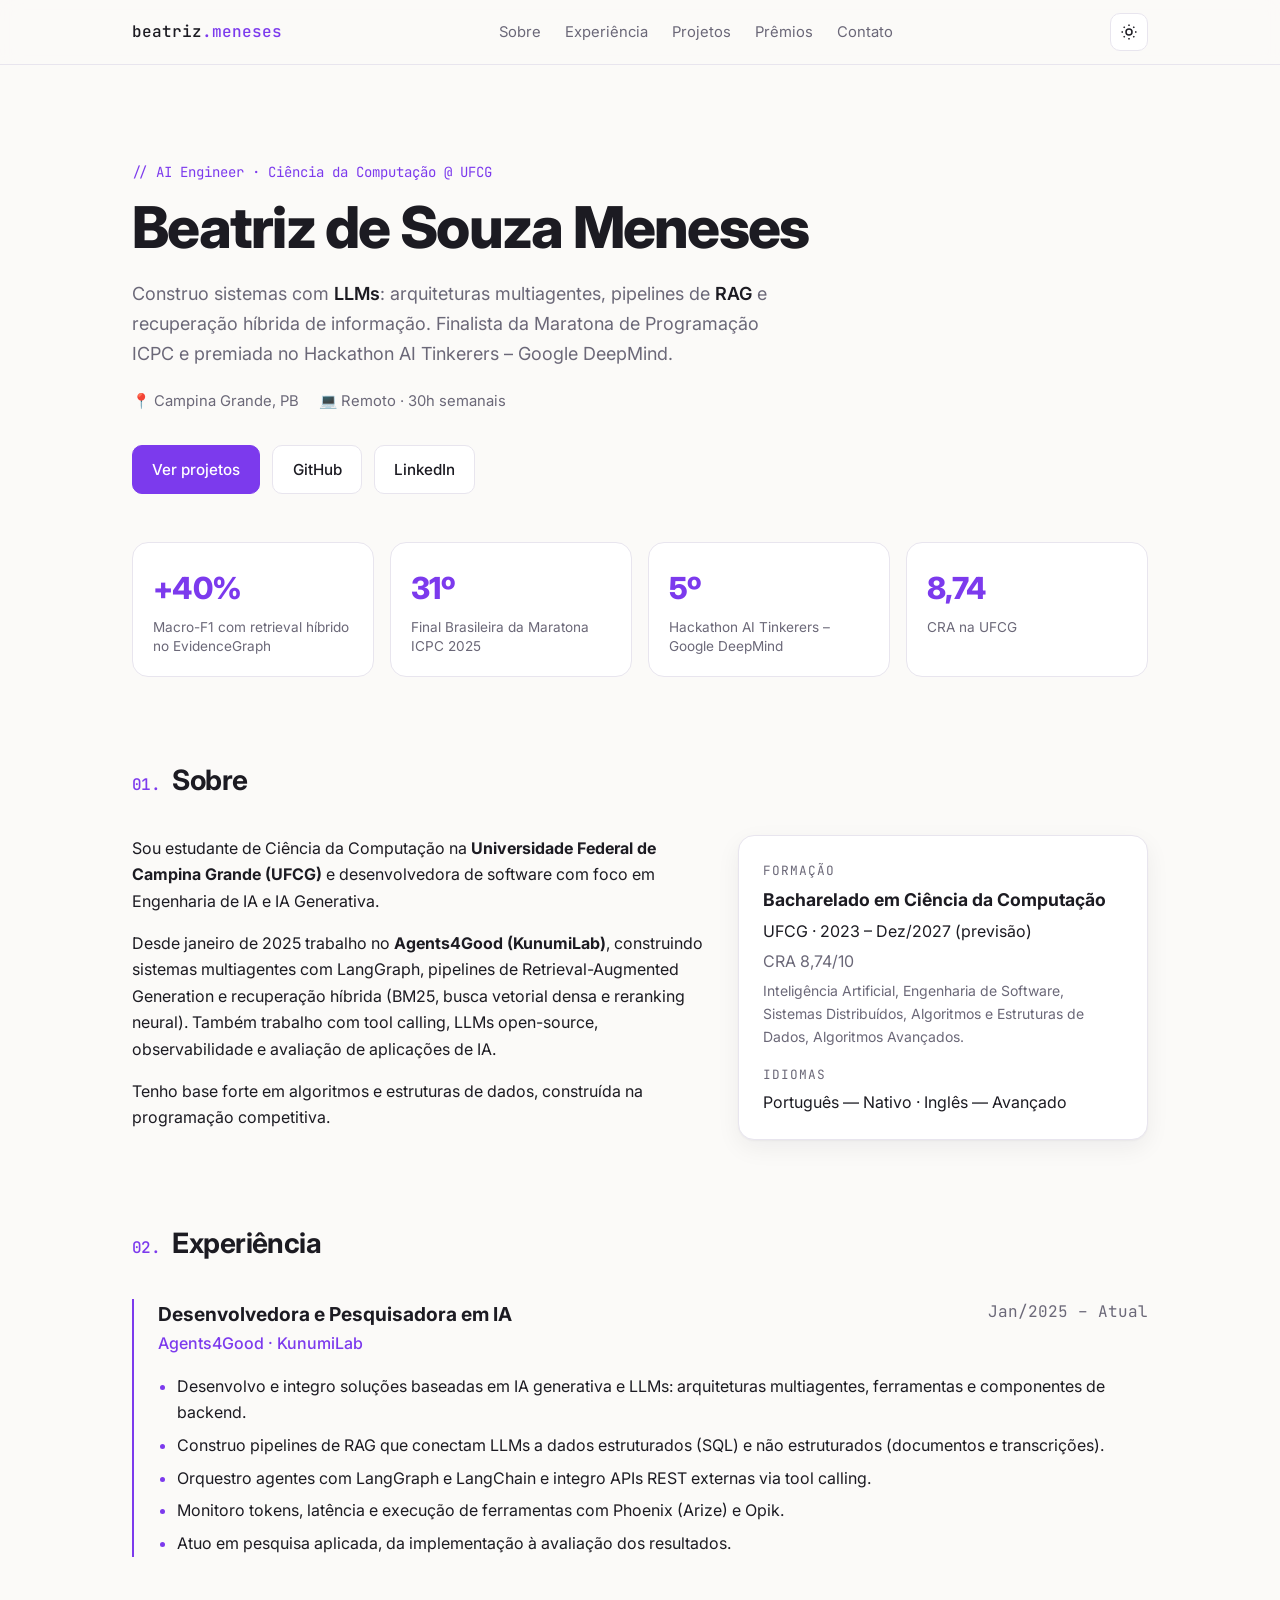
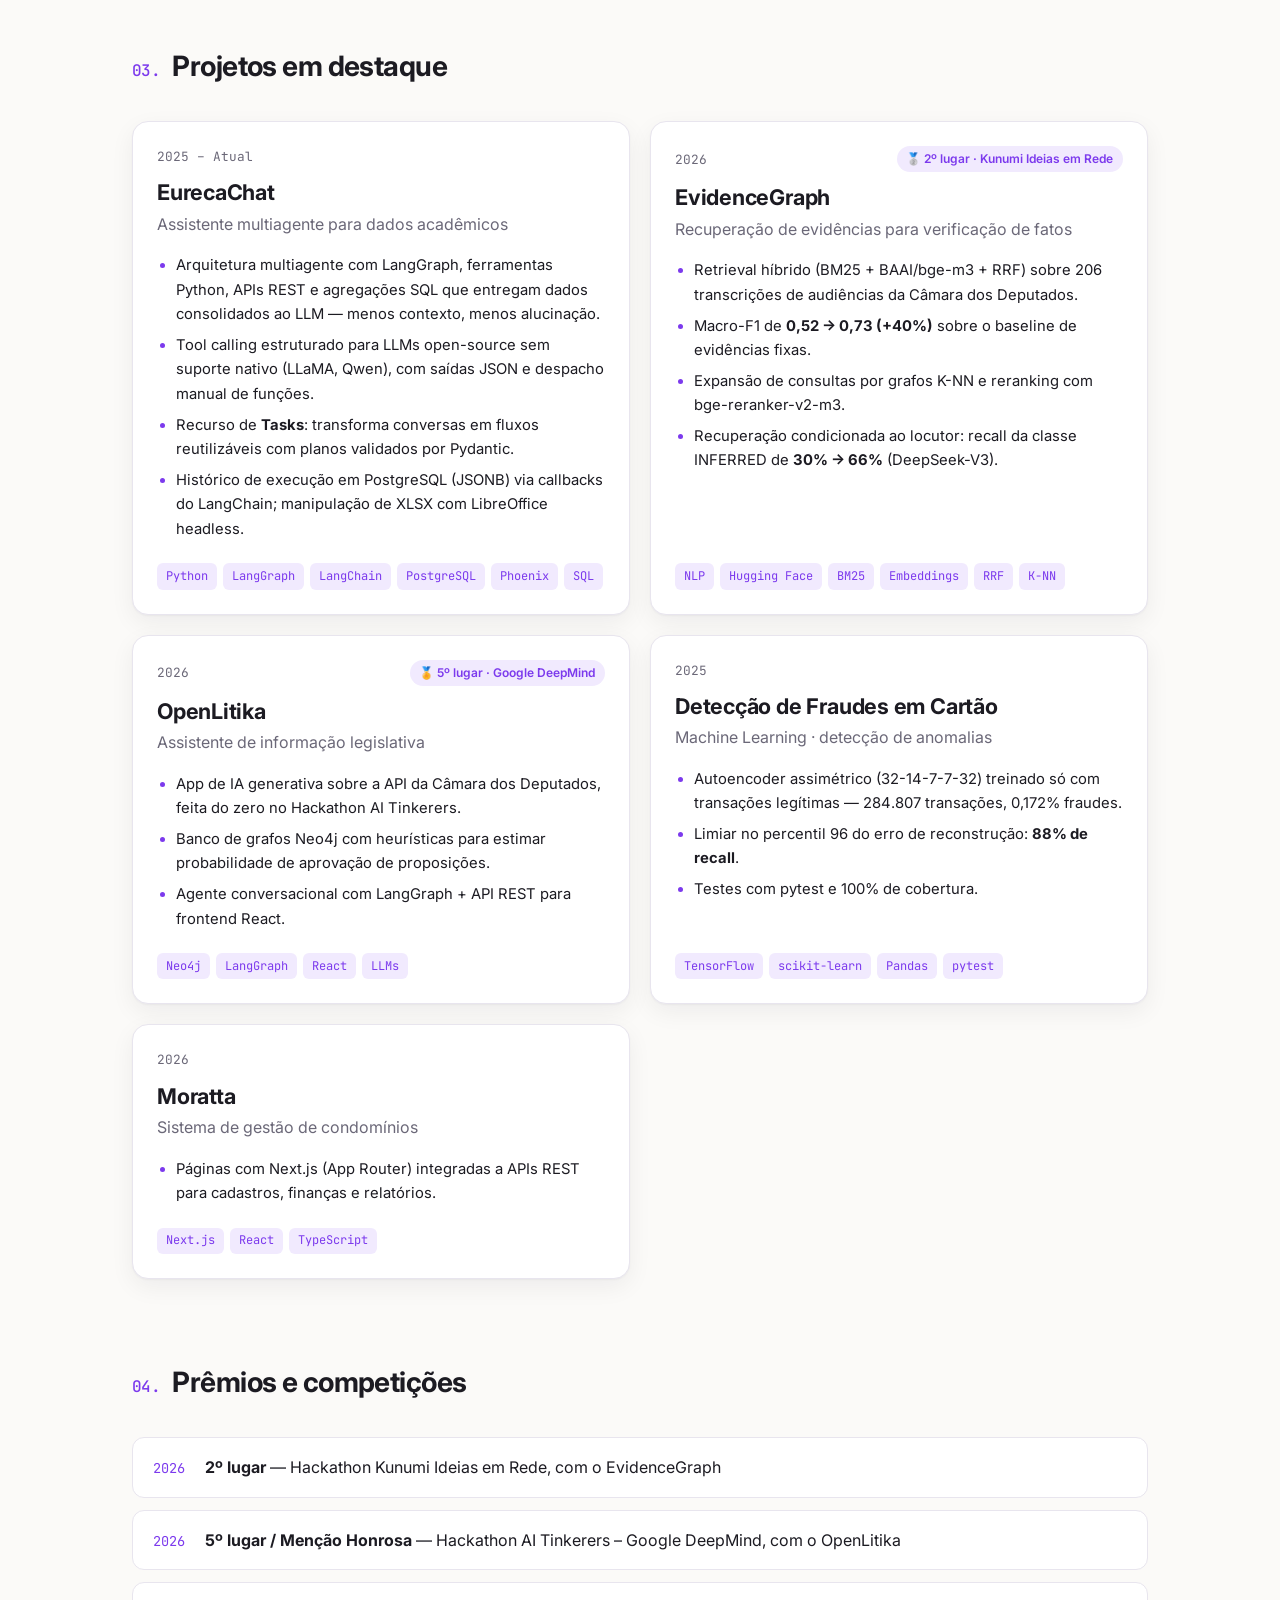
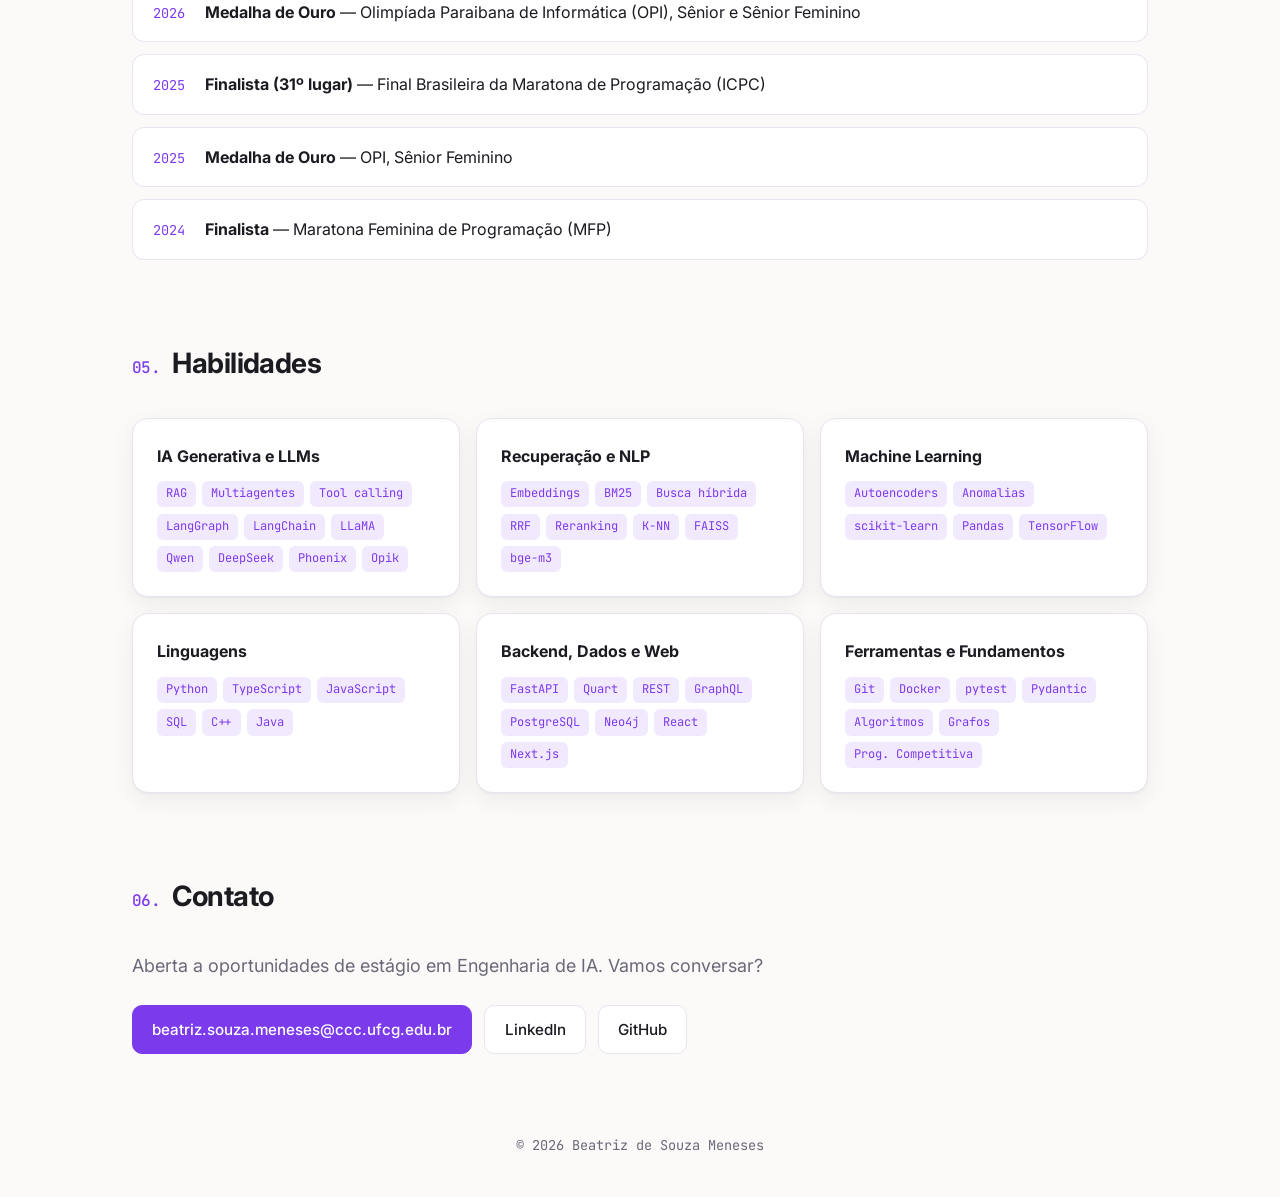
==== index.html @ 0ee25611 "add homepage" ====
<!DOCTYPE html>
<html lang="pt-BR">
<head>
  <meta charset="UTF-8" />
  <meta name="viewport" content="width=device-width, initial-scale=1.0" />
  <title>Beatriz Meneses · AI Engineer</title>
  <meta name="description" content="Portfólio de Beatriz de Souza Meneses — Engenharia de IA, LLMs, RAG, sistemas multiagentes e recuperação de informação." />
  <link rel="preconnect" href="https://fonts.googleapis.com" />
  <link rel="preconnect" href="https://fonts.gstatic.com" crossorigin />
  <link href="https://fonts.googleapis.com/css2?family=Inter:wght@400;500;600;700;800&family=JetBrains+Mono:wght@400;500&display=swap" rel="stylesheet" />
  <link rel="stylesheet" href="style.css" />
  <script>
    try {
      const t = localStorage.getItem('theme');
      if (t) document.documentElement.dataset.theme = t;
    } catch (e) {}
  </script>
</head>
<body>
  <header class="nav">
    <div class="container nav-inner">
      <a href="#top" class="logo">beatriz<span>.meneses</span></a>
      <nav class="nav-links">
        <a href="#sobre">Sobre</a>
        <a href="#experiencia">Experiência</a>
        <a href="#projetos">Projetos</a>
        <a href="#premios">Prêmios</a>
        <a href="#contato">Contato</a>
      </nav>
      <button class="theme-toggle" id="themeToggle" aria-label="Alternar tema">
        <svg class="icon-sun" viewBox="0 0 24 24" width="18" height="18" fill="none" stroke="currentColor" stroke-width="2"><circle cx="12" cy="12" r="4"/><path d="M12 2v2M12 20v2M4.9 4.9l1.4 1.4M17.7 17.7l1.4 1.4M2 12h2M20 12h2M4.9 19.1l1.4-1.4M17.7 6.3l1.4-1.4"/></svg>
        <svg class="icon-moon" viewBox="0 0 24 24" width="18" height="18" fill="none" stroke="currentColor" stroke-width="2"><path d="M21 12.8A9 9 0 1 1 11.2 3a7 7 0 0 0 9.8 9.8z"/></svg>
      </button>
    </div>
  </header>

  <main id="top">
    <!-- HERO -->
    <section class="hero container">
      <div class="hero-text">
        <p class="eyebrow mono">// AI Engineer · Ciência da Computação @ UFCG</p>
        <h1>Beatriz de Souza Meneses</h1>
        <p class="lead">
          Construo sistemas com <strong>LLMs</strong>: arquiteturas multiagentes, pipelines de
          <strong>RAG</strong> e recuperação híbrida de informação. Finalista da Maratona de
          Programação ICPC e premiada no Hackathon AI Tinkerers – Google DeepMind.
        </p>
        <div class="hero-meta">
          <span>📍 Campina Grande, PB</span>
          <span>💻 Remoto · 30h semanais</span>
        </div>
        <div class="hero-actions">
          <a class="btn btn-primary" href="#projetos">Ver projetos</a>
          <a class="btn" href="https://github.com/beatrizSM3" target="_blank" rel="noopener">GitHub</a>
          <a class="btn" href="https://linkedin.com/in/beatriz-de-souza-meneses" target="_blank" rel="noopener">LinkedIn</a>
        </div>
      </div>
    </section>

    <!-- STATS -->
    <section class="container stats">
      <div class="stat"><span class="stat-num">+40%</span><span class="stat-label">Macro-F1 com retrieval híbrido no EvidenceGraph</span></div>
      <div class="stat"><span class="stat-num">31º</span><span class="stat-label">Final Brasileira da Maratona ICPC 2025</span></div>
      <div class="stat"><span class="stat-num">5º</span><span class="stat-label">Hackathon AI Tinkerers – Google DeepMind</span></div>
      <div class="stat"><span class="stat-num">8,74</span><span class="stat-label">CRA na UFCG</span></div>
    </section>

    <!-- SOBRE -->
    <section id="sobre" class="container section">
      <h2 class="section-title"><span class="mono">01.</span> Sobre</h2>
      <div class="about-grid">
        <div>
          <p>
            Sou estudante de Ciência da Computação na <strong>Universidade Federal de Campina Grande (UFCG)</strong>
            e desenvolvedora de software com foco em Engenharia de IA e IA Generativa.
          </p>
          <p>
            Desde janeiro de 2025 trabalho no <strong>Agents4Good (KunumiLab)</strong>, construindo sistemas
            multiagentes com LangGraph, pipelines de Retrieval-Augmented Generation e recuperação híbrida
            (BM25, busca vetorial densa e reranking neural). Também trabalho com tool calling, LLMs open-source,
            observabilidade e avaliação de aplicações de IA.
          </p>
          <p>
            Tenho base forte em algoritmos e estruturas de dados, construída na programação competitiva.
          </p>
        </div>
        <div class="card edu">
          <p class="mono muted">Formação</p>
          <h3>Bacharelado em Ciência da Computação</h3>
          <p>UFCG · 2023 – Dez/2027 (previsão)</p>
          <p class="muted">CRA 8,74/10</p>
          <p class="muted small">Inteligência Artificial, Engenharia de Software, Sistemas Distribuídos, Algoritmos e Estruturas de Dados, Algoritmos Avançados.</p>
          <p class="mono muted" style="margin-top:1rem">Idiomas</p>
          <p>Português — Nativo · Inglês — Avançado</p>
        </div>
      </div>
    </section>

    <!-- EXPERIENCIA -->
    <section id="experiencia" class="container section">
      <h2 class="section-title"><span class="mono">02.</span> Experiência</h2>
      <div class="timeline">
        <div class="timeline-item">
          <div class="timeline-head">
            <div>
              <h3>Desenvolvedora e Pesquisadora em IA</h3>
              <p class="accent">Agents4Good · KunumiLab</p>
            </div>
            <span class="mono muted">Jan/2025 – Atual</span>
          </div>
          <ul>
            <li>Desenvolvo e integro soluções baseadas em IA generativa e LLMs: arquiteturas multiagentes, ferramentas e componentes de backend.</li>
            <li>Construo pipelines de RAG que conectam LLMs a dados estruturados (SQL) e não estruturados (documentos e transcrições).</li>
            <li>Orquestro agentes com LangGraph e LangChain e integro APIs REST externas via tool calling.</li>
            <li>Monitoro tokens, latência e execução de ferramentas com Phoenix (Arize) e Opik.</li>
            <li>Atuo em pesquisa aplicada, da implementação à avaliação dos resultados.</li>
          </ul>
        </div>
      </div>
    </section>

    <!-- PROJETOS -->
    <section id="projetos" class="container section">
      <h2 class="section-title"><span class="mono">03.</span> Projetos em destaque</h2>
      <div class="projects">
        <article class="card project featured">
          <div class="project-top">
            <span class="mono muted">2025 – Atual</span>
          </div>
          <h3>EurecaChat</h3>
          <p class="subtitle">Assistente multiagente para dados acadêmicos</p>
          <ul>
            <li>Arquitetura multiagente com LangGraph, ferramentas Python, APIs REST e agregações SQL que entregam dados consolidados ao LLM — menos contexto, menos alucinação.</li>
            <li>Tool calling estruturado para LLMs open-source sem suporte nativo (LLaMA, Qwen), com saídas JSON e despacho manual de funções.</li>
            <li>Recurso de <strong>Tasks</strong>: transforma conversas em fluxos reutilizáveis com planos validados por Pydantic.</li>
            <li>Histórico de execução em PostgreSQL (JSONB) via callbacks do LangChain; manipulação de XLSX com LibreOffice headless.</li>
          </ul>
          <div class="tags"><span>Python</span><span>LangGraph</span><span>LangChain</span><span>PostgreSQL</span><span>Phoenix</span><span>SQL</span></div>
        </article>

        <article class="card project featured">
          <div class="project-top">
            <span class="mono muted">2026</span>
            <span class="badge">🥈 2º lugar · Kunumi Ideias em Rede</span>
          </div>
          <h3>EvidenceGraph</h3>
          <p class="subtitle">Recuperação de evidências para verificação de fatos</p>
          <ul>
            <li>Retrieval híbrido (BM25 + BAAI/bge-m3 + RRF) sobre 206 transcrições de audiências da Câmara dos Deputados.</li>
            <li>Macro-F1 de <strong>0,52 → 0,73 (+40%)</strong> sobre o baseline de evidências fixas.</li>
            <li>Expansão de consultas por grafos K-NN e reranking com bge-reranker-v2-m3.</li>
            <li>Recuperação condicionada ao locutor: recall da classe INFERRED de <strong>30% → 66%</strong> (DeepSeek-V3).</li>
          </ul>
          <div class="tags"><span>NLP</span><span>Hugging Face</span><span>BM25</span><span>Embeddings</span><span>RRF</span><span>K-NN</span></div>
        </article>

        <article class="card project">
          <div class="project-top">
            <span class="mono muted">2026</span>
            <span class="badge">🏅 5º lugar · Google DeepMind</span>
          </div>
          <h3>OpenLitika</h3>
          <p class="subtitle">Assistente de informação legislativa</p>
          <ul>
            <li>App de IA generativa sobre a API da Câmara dos Deputados, feita do zero no Hackathon AI Tinkerers.</li>
            <li>Banco de grafos Neo4j com heurísticas para estimar probabilidade de aprovação de proposições.</li>
            <li>Agente conversacional com LangGraph + API REST para frontend React.</li>
          </ul>
          <div class="tags"><span>Neo4j</span><span>LangGraph</span><span>React</span><span>LLMs</span></div>
        </article>

        <article class="card project">
          <div class="project-top">
            <span class="mono muted">2025</span>
          </div>
          <h3>Detecção de Fraudes em Cartão</h3>
          <p class="subtitle">Machine Learning · detecção de anomalias</p>
          <ul>
            <li>Autoencoder assimétrico (32-14-7-7-32) treinado só com transações legítimas — 284.807 transações, 0,172% fraudes.</li>
            <li>Limiar no percentil 96 do erro de reconstrução: <strong>88% de recall</strong>.</li>
            <li>Testes com pytest e 100% de cobertura.</li>
          </ul>
          <div class="tags"><span>TensorFlow</span><span>scikit-learn</span><span>Pandas</span><span>pytest</span></div>
        </article>

        <article class="card project">
          <div class="project-top">
            <span class="mono muted">2026</span>
          </div>
          <h3>Moratta</h3>
          <p class="subtitle">Sistema de gestão de condomínios</p>
          <ul>
            <li>Páginas com Next.js (App Router) integradas a APIs REST para cadastros, finanças e relatórios.</li>
          </ul>
          <div class="tags"><span>Next.js</span><span>React</span><span>TypeScript</span></div>
        </article>
      </div>
    </section>

    <!-- PREMIOS -->
    <section id="premios" class="container section">
      <h2 class="section-title"><span class="mono">04.</span> Prêmios e competições</h2>
      <ul class="awards">
        <li><span class="mono year">2026</span><div><strong>2º lugar</strong> — Hackathon Kunumi Ideias em Rede, com o EvidenceGraph</div></li>
        <li><span class="mono year">2026</span><div><strong>5º lugar / Menção Honrosa</strong> — Hackathon AI Tinkerers – Google DeepMind, com o OpenLitika</div></li>
        <li><span class="mono year">2026</span><div><strong>Medalha de Ouro</strong> — Olimpíada Paraibana de Informática (OPI), Sênior e Sênior Feminino</div></li>
        <li><span class="mono year">2025</span><div><strong>Finalista (31º lugar)</strong> — Final Brasileira da Maratona de Programação (ICPC)</div></li>
        <li><span class="mono year">2025</span><div><strong>Medalha de Ouro</strong> — OPI, Sênior Feminino</div></li>
        <li><span class="mono year">2024</span><div><strong>Finalista</strong> — Maratona Feminina de Programação (MFP)</div></li>
      </ul>
    </section>

    <!-- HABILIDADES -->
    <section id="habilidades" class="container section">
      <h2 class="section-title"><span class="mono">05.</span> Habilidades</h2>
      <div class="skills">
        <div class="card"><h4>IA Generativa e LLMs</h4><div class="tags"><span>RAG</span><span>Multiagentes</span><span>Tool calling</span><span>LangGraph</span><span>LangChain</span><span>LLaMA</span><span>Qwen</span><span>DeepSeek</span><span>Phoenix</span><span>Opik</span></div></div>
        <div class="card"><h4>Recuperação e NLP</h4><div class="tags"><span>Embeddings</span><span>BM25</span><span>Busca híbrida</span><span>RRF</span><span>Reranking</span><span>K-NN</span><span>FAISS</span><span>bge-m3</span></div></div>
        <div class="card"><h4>Machine Learning</h4><div class="tags"><span>Autoencoders</span><span>Anomalias</span><span>scikit-learn</span><span>Pandas</span><span>TensorFlow</span></div></div>
        <div class="card"><h4>Linguagens</h4><div class="tags"><span>Python</span><span>TypeScript</span><span>JavaScript</span><span>SQL</span><span>C++</span><span>Java</span></div></div>
        <div class="card"><h4>Backend, Dados e Web</h4><div class="tags"><span>FastAPI</span><span>Quart</span><span>REST</span><span>GraphQL</span><span>PostgreSQL</span><span>Neo4j</span><span>React</span><span>Next.js</span></div></div>
        <div class="card"><h4>Ferramentas e Fundamentos</h4><div class="tags"><span>Git</span><span>Docker</span><span>pytest</span><span>Pydantic</span><span>Algoritmos</span><span>Grafos</span><span>Prog. Competitiva</span></div></div>
      </div>
    </section>

    <!-- CONTATO -->
    <section id="contato" class="container section contact">
      <h2 class="section-title"><span class="mono">06.</span> Contato</h2>
      <p class="lead">Aberta a oportunidades de estágio em Engenharia de IA. Vamos conversar?</p>
      <div class="contact-links">
        <a class="btn btn-primary" href="mailto:beatriz.souza.meneses@ccc.ufcg.edu.br">beatriz.souza.meneses@ccc.ufcg.edu.br</a>
        <a class="btn" href="https://linkedin.com/in/beatriz-de-souza-meneses" target="_blank" rel="noopener">LinkedIn</a>
        <a class="btn" href="https://github.com/beatrizSM3" target="_blank" rel="noopener">GitHub</a>
      </div>
    </section>
  </main>

  <footer class="container footer">
    <p class="mono muted">© <span id="year"></span> Beatriz de Souza Meneses</p>
  </footer>

  <script src="script.js"></script>
</body>
</html>
---- style.css ----
:root {
  --bg: #fbfaf8;
  --surface: #ffffff;
  --text: #1c1b22;
  --muted: #6b6878;
  --border: #e8e5ee;
  --accent: #7c3aed;
  --accent-soft: #f1eafe;
  --shadow: 0 1px 2px rgba(20, 10, 40, .04), 0 8px 24px rgba(20, 10, 40, .06);
}
@media (prefers-color-scheme: dark) {
  :root:not([data-theme="light"]) {
    --bg: #0f0e14;
    --surface: #17161f;
    --text: #ece9f3;
    --muted: #9c98ab;
    --border: #2a2836;
    --accent: #a78bfa;
    --accent-soft: #241d38;
    --shadow: 0 1px 2px rgba(0,0,0,.3), 0 8px 24px rgba(0,0,0,.25);
  }
}
:root[data-theme="dark"] {
  --bg: #0f0e14;
  --surface: #17161f;
  --text: #ece9f3;
  --muted: #9c98ab;
  --border: #2a2836;
  --accent: #a78bfa;
  --accent-soft: #241d38;
  --shadow: 0 1px 2px rgba(0,0,0,.3), 0 8px 24px rgba(0,0,0,.25);
}

* { box-sizing: border-box; margin: 0; padding: 0; }
html { scroll-behavior: smooth; scroll-padding-top: 80px; }
body {
  font-family: 'Inter', system-ui, sans-serif;
  background: var(--bg);
  color: var(--text);
  line-height: 1.65;
  -webkit-font-smoothing: antialiased;
  transition: background .2s, color .2s;
}
a { color: inherit; text-decoration: none; }
img { max-width: 100%; display: block; }
.mono { font-family: 'JetBrains Mono', monospace; }
.muted { color: var(--muted); }
.small { font-size: .875rem; }
.accent { color: var(--accent); font-weight: 500; }
.container { width: 100%; max-width: 1080px; margin: 0 auto; padding: 0 16px; }
@media (min-width: 640px) { .container { padding: 0 32px; } }

/* NAV */
.nav {
  position: sticky; top: 0; z-index: 50;
  background: color-mix(in srgb, var(--bg) 85%, transparent);
  backdrop-filter: blur(10px);
  border-bottom: 1px solid var(--border);
}
.nav-inner { display: flex; align-items: center; justify-content: space-between; height: 64px; gap: 1rem; }
.logo { font-family: 'JetBrains Mono', monospace; font-weight: 500; }
.logo span { color: var(--accent); }
.nav-links { display: none; gap: 1.5rem; font-size: .925rem; color: var(--muted); }
.nav-links a:hover { color: var(--accent); }
@media (min-width: 800px) { .nav-links { display: flex; } }
.theme-toggle {
  background: var(--surface); border: 1px solid var(--border); color: var(--text);
  width: 38px; height: 38px; border-radius: 10px; cursor: pointer;
  display: grid; place-items: center;
}
.icon-moon { display: none; }
:root[data-theme="dark"] .icon-sun { display: none; }
:root[data-theme="dark"] .icon-moon { display: block; }
@media (prefers-color-scheme: dark) {
  :root:not([data-theme="light"]) .icon-sun { display: none; }
  :root:not([data-theme="light"]) .icon-moon { display: block; }
}

/* HERO */
.hero {
  display: grid; gap: 2.5rem; align-items: center;
  padding-top: 4rem; padding-bottom: 3rem;
}
@media (min-width: 800px) { .hero { padding-top: 6rem; } }
.eyebrow { color: var(--accent); font-size: .875rem; margin-bottom: .75rem; }
h1 { font-size: clamp(2.2rem, 6vw, 3.6rem); line-height: 1.1; letter-spacing: -.03em; font-weight: 800; }
.lead { font-size: 1.125rem; color: var(--muted); margin-top: 1.25rem; max-width: 60ch; }
.lead strong { color: var(--text); font-weight: 600; }
.hero-meta { display: flex; flex-wrap: wrap; gap: 1.25rem; margin-top: 1.25rem; font-size: .925rem; color: var(--muted); }
.hero-actions { display: flex; flex-wrap: wrap; gap: .75rem; margin-top: 2rem; }

.btn {
  display: inline-flex; align-items: center; padding: .7rem 1.2rem; border-radius: 10px;
  border: 1px solid var(--border); background: var(--surface); font-weight: 500; font-size: .95rem;
  transition: transform .15s, border-color .15s; word-break: break-all;
}
.btn:hover { border-color: var(--accent); transform: translateY(-1px); }
.btn-primary { background: var(--accent); border-color: var(--accent); color: #fff; }
:root[data-theme="dark"] .btn-primary { color: #0f0e14; }
@media (prefers-color-scheme: dark) { :root:not([data-theme="light"]) .btn-primary { color: #0f0e14; } }

/* STATS */
.stats { display: grid; grid-template-columns: repeat(2, 1fr); gap: 1rem; }
@media (min-width: 800px) { .stats { grid-template-columns: repeat(4, 1fr); } }
.stat {
  background: var(--surface); border: 1px solid var(--border); border-radius: 16px; padding: 1.25rem;
  display: flex; flex-direction: column; gap: .25rem;
}
.stat-num { font-size: 1.9rem; font-weight: 800; color: var(--accent); letter-spacing: -.02em; }
.stat-label { font-size: .85rem; color: var(--muted); line-height: 1.4; }

/* SECTIONS */
.section { padding-top: 5rem; }
.section-title { font-size: 1.75rem; letter-spacing: -.02em; margin-bottom: 2rem; display: flex; gap: .75rem; align-items: baseline; }
.section-title .mono { color: var(--accent); font-size: 1rem; font-weight: 500; }
.section p + p { margin-top: 1rem; }

.card {
  background: var(--surface); border: 1px solid var(--border); border-radius: 16px;
  padding: 1.5rem; box-shadow: var(--shadow);
}
.about-grid { display: grid; gap: 2rem; }
@media (min-width: 800px) { .about-grid { grid-template-columns: 1.4fr 1fr; } }
.edu h3 { font-size: 1.1rem; margin: .25rem 0; }
.edu p + p { margin-top: .25rem; }
.edu .mono { font-size: .8rem; text-transform: uppercase; letter-spacing: .08em; }

/* TIMELINE */
.timeline-item { border-left: 2px solid var(--accent); padding-left: 1.5rem; }
.timeline-head { display: flex; justify-content: space-between; flex-wrap: wrap; gap: .5rem; margin-bottom: 1rem; }
.timeline-head h3 { font-size: 1.2rem; }
ul { padding-left: 1.2rem; }
li { margin-bottom: .4rem; }
li::marker { color: var(--accent); }

/* PROJECTS */
.projects { display: grid; gap: 1.25rem; }
@media (min-width: 800px) { .projects { grid-template-columns: 1fr 1fr; } }
.project { display: flex; flex-direction: column; transition: transform .2s, border-color .2s; }
.project:hover { transform: translateY(-3px); border-color: var(--accent); }
.project-top { display: flex; justify-content: space-between; align-items: center; flex-wrap: wrap; gap: .5rem; font-size: .8rem; margin-bottom: .5rem; }
.project h3 { font-size: 1.35rem; letter-spacing: -.01em; }
.subtitle { color: var(--muted); margin-bottom: 1rem; }
.project ul { font-size: .925rem; flex: 1; }
.badge { background: var(--accent-soft); color: var(--accent); padding: .2rem .6rem; border-radius: 999px; font-weight: 600; font-size: .75rem; }
.tags { display: flex; flex-wrap: wrap; gap: .4rem; margin-top: 1rem; }
.tags span {
  font-family: 'JetBrains Mono', monospace; font-size: .75rem;
  background: var(--accent-soft); color: var(--accent); padding: .2rem .55rem; border-radius: 6px;
}

/* AWARDS */
.awards { list-style: none; padding: 0; display: grid; gap: .75rem; }
.awards li {
  display: flex; gap: 1.25rem; align-items: baseline; margin: 0;
  background: var(--surface); border: 1px solid var(--border); border-radius: 12px; padding: 1rem 1.25rem;
}
.year { color: var(--accent); font-size: .85rem; flex-shrink: 0; }

/* SKILLS */
.skills { display: grid; gap: 1rem; }
@media (min-width: 640px) { .skills { grid-template-columns: 1fr 1fr; } }
@media (min-width: 960px) { .skills { grid-template-columns: repeat(3, 1fr); } }
.skills h4 { font-size: 1rem; }
.skills .tags { margin-top: .75rem; }

/* CONTACT / FOOTER */
.contact-links { display: flex; flex-wrap: wrap; gap: .75rem; margin-top: 1.5rem; }
.footer { padding-top: 5rem; padding-bottom: 2.5rem; text-align: center; font-size: .85rem; }
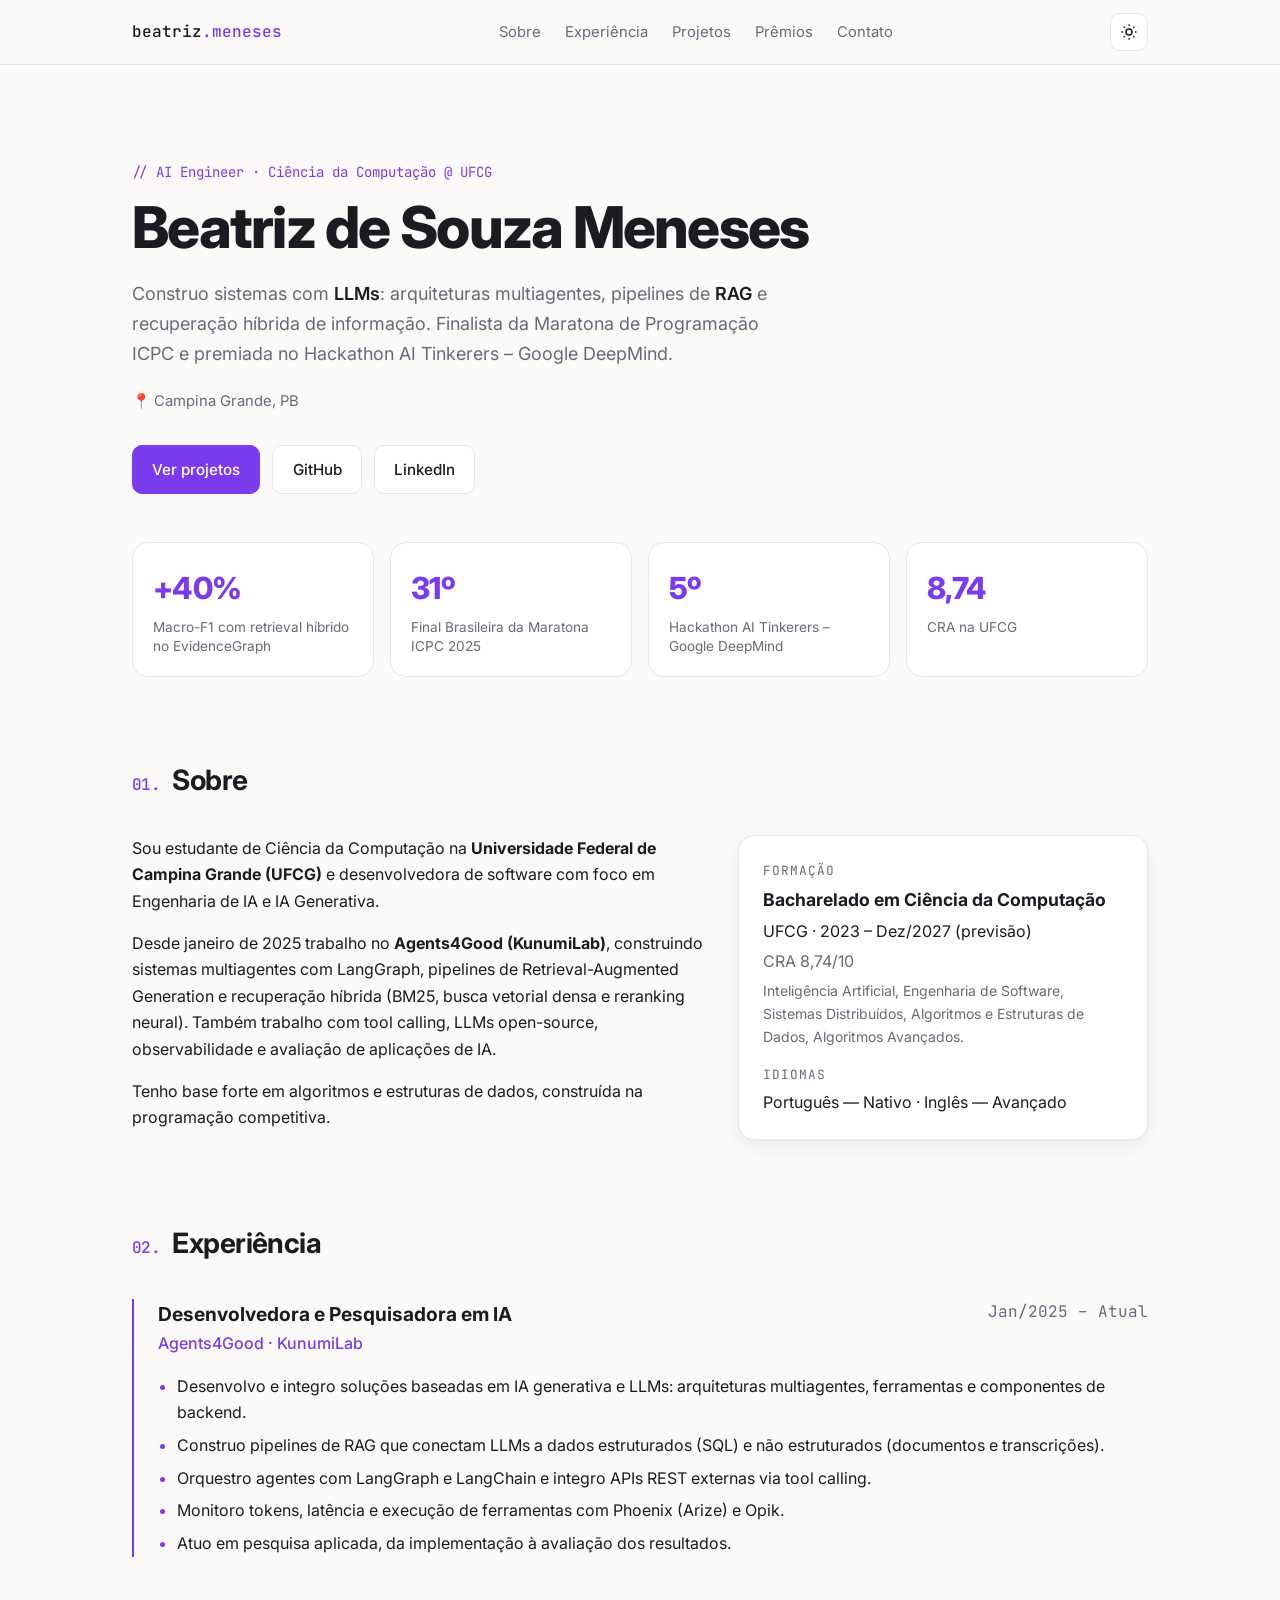
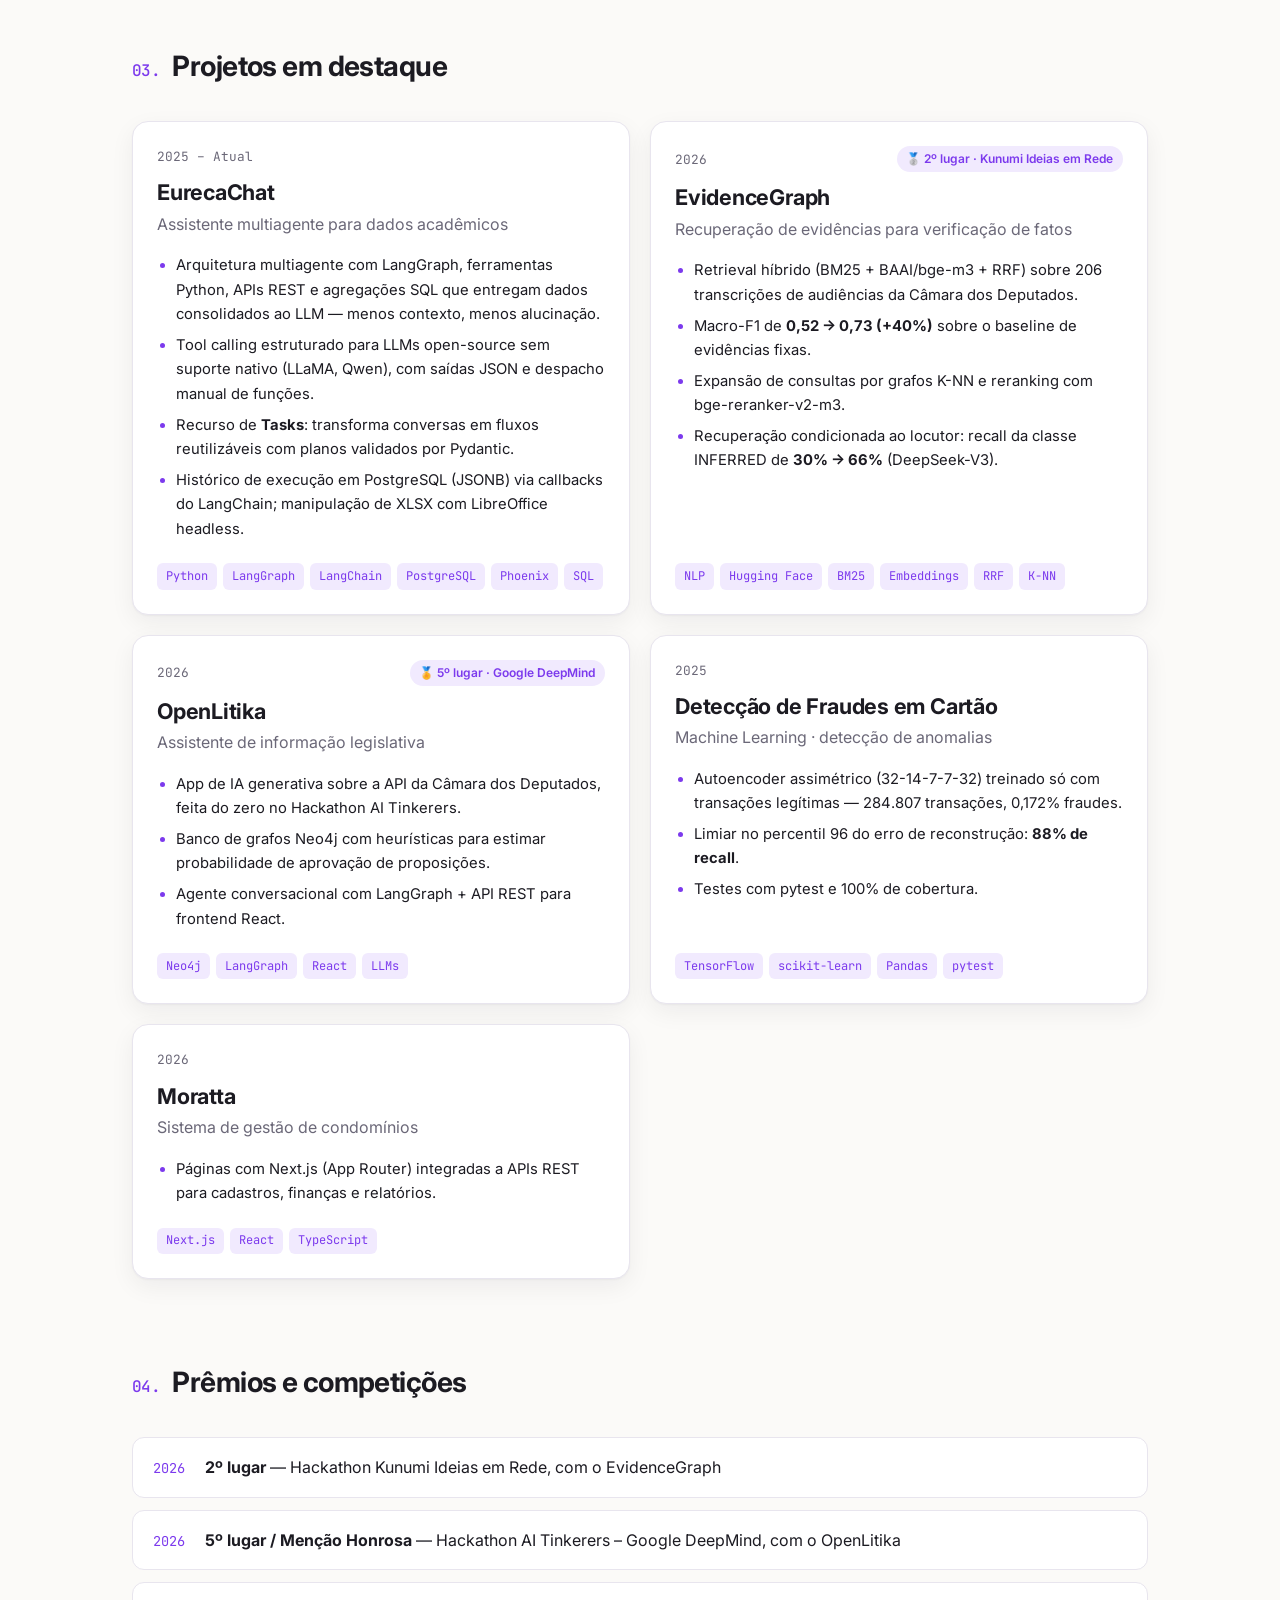
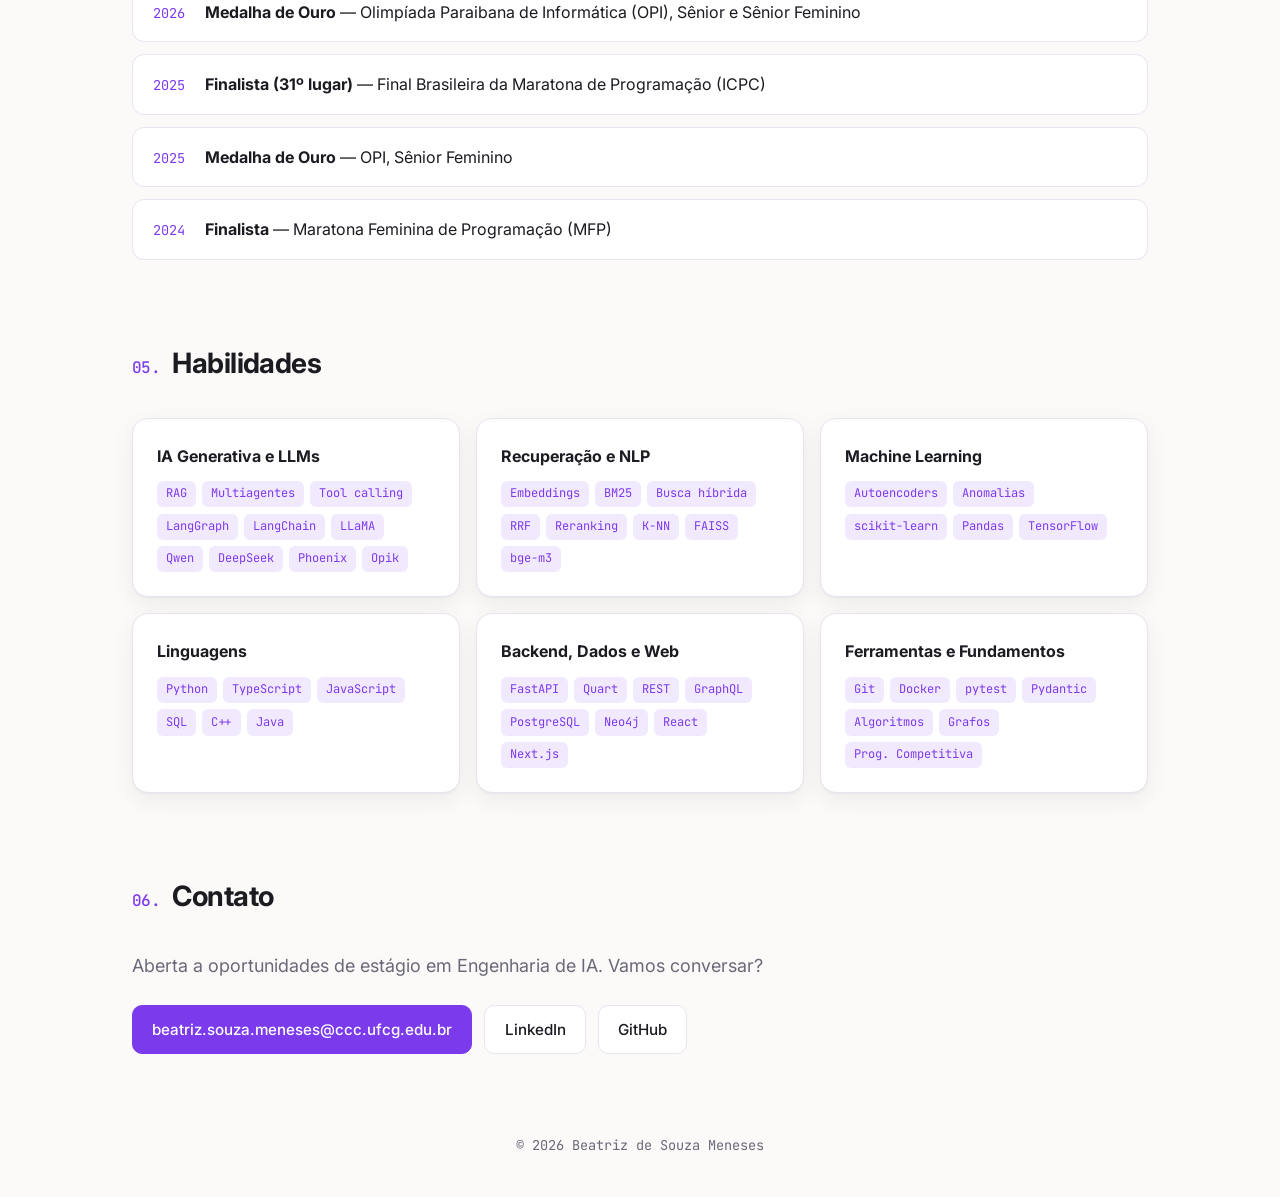
==== commit b6011e5a: "add homepage" ====
--- a/index.html
+++ b/index.html
@@ -47,7 +47,6 @@
         </p>
         <div class="hero-meta">
           <span>📍 Campina Grande, PB</span>
-          <span>💻 Remoto · 30h semanais</span>
         </div>
         <div class="hero-actions">
           <a class="btn btn-primary" href="#projetos">Ver projetos</a>
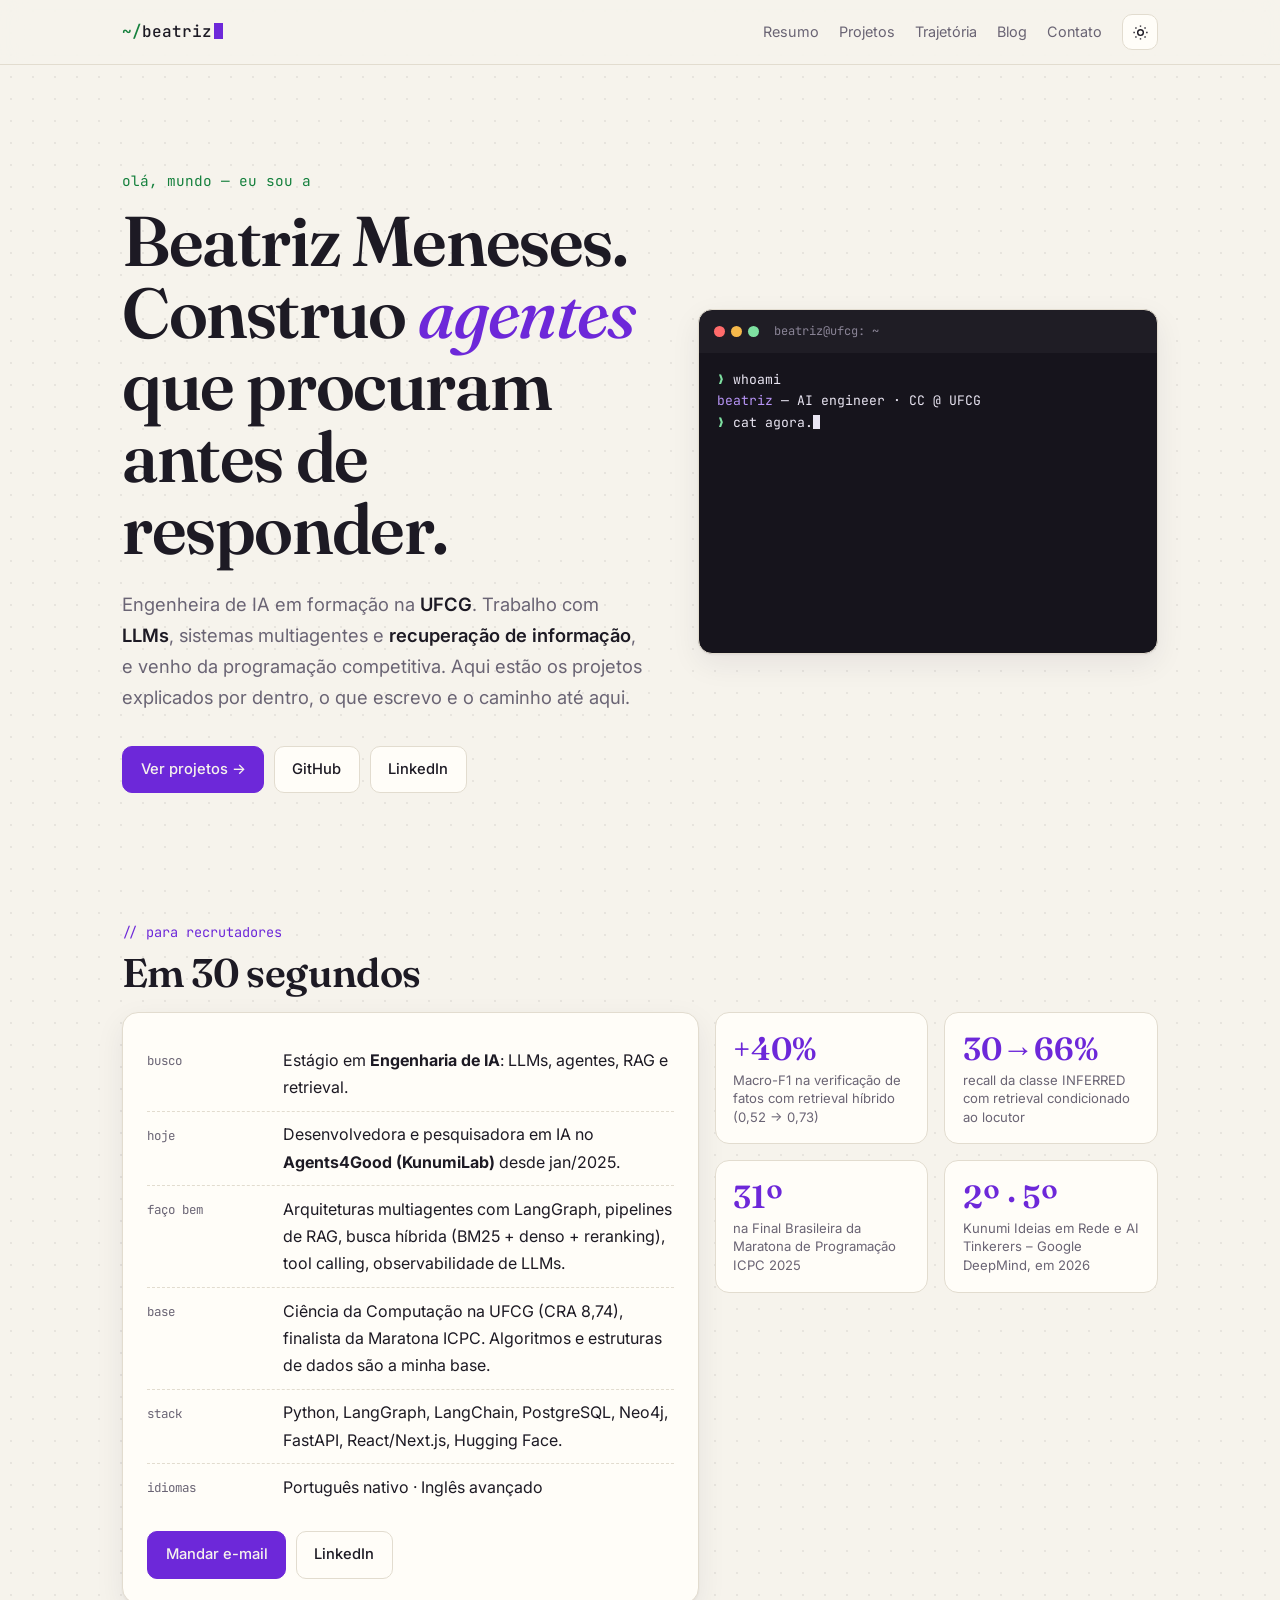
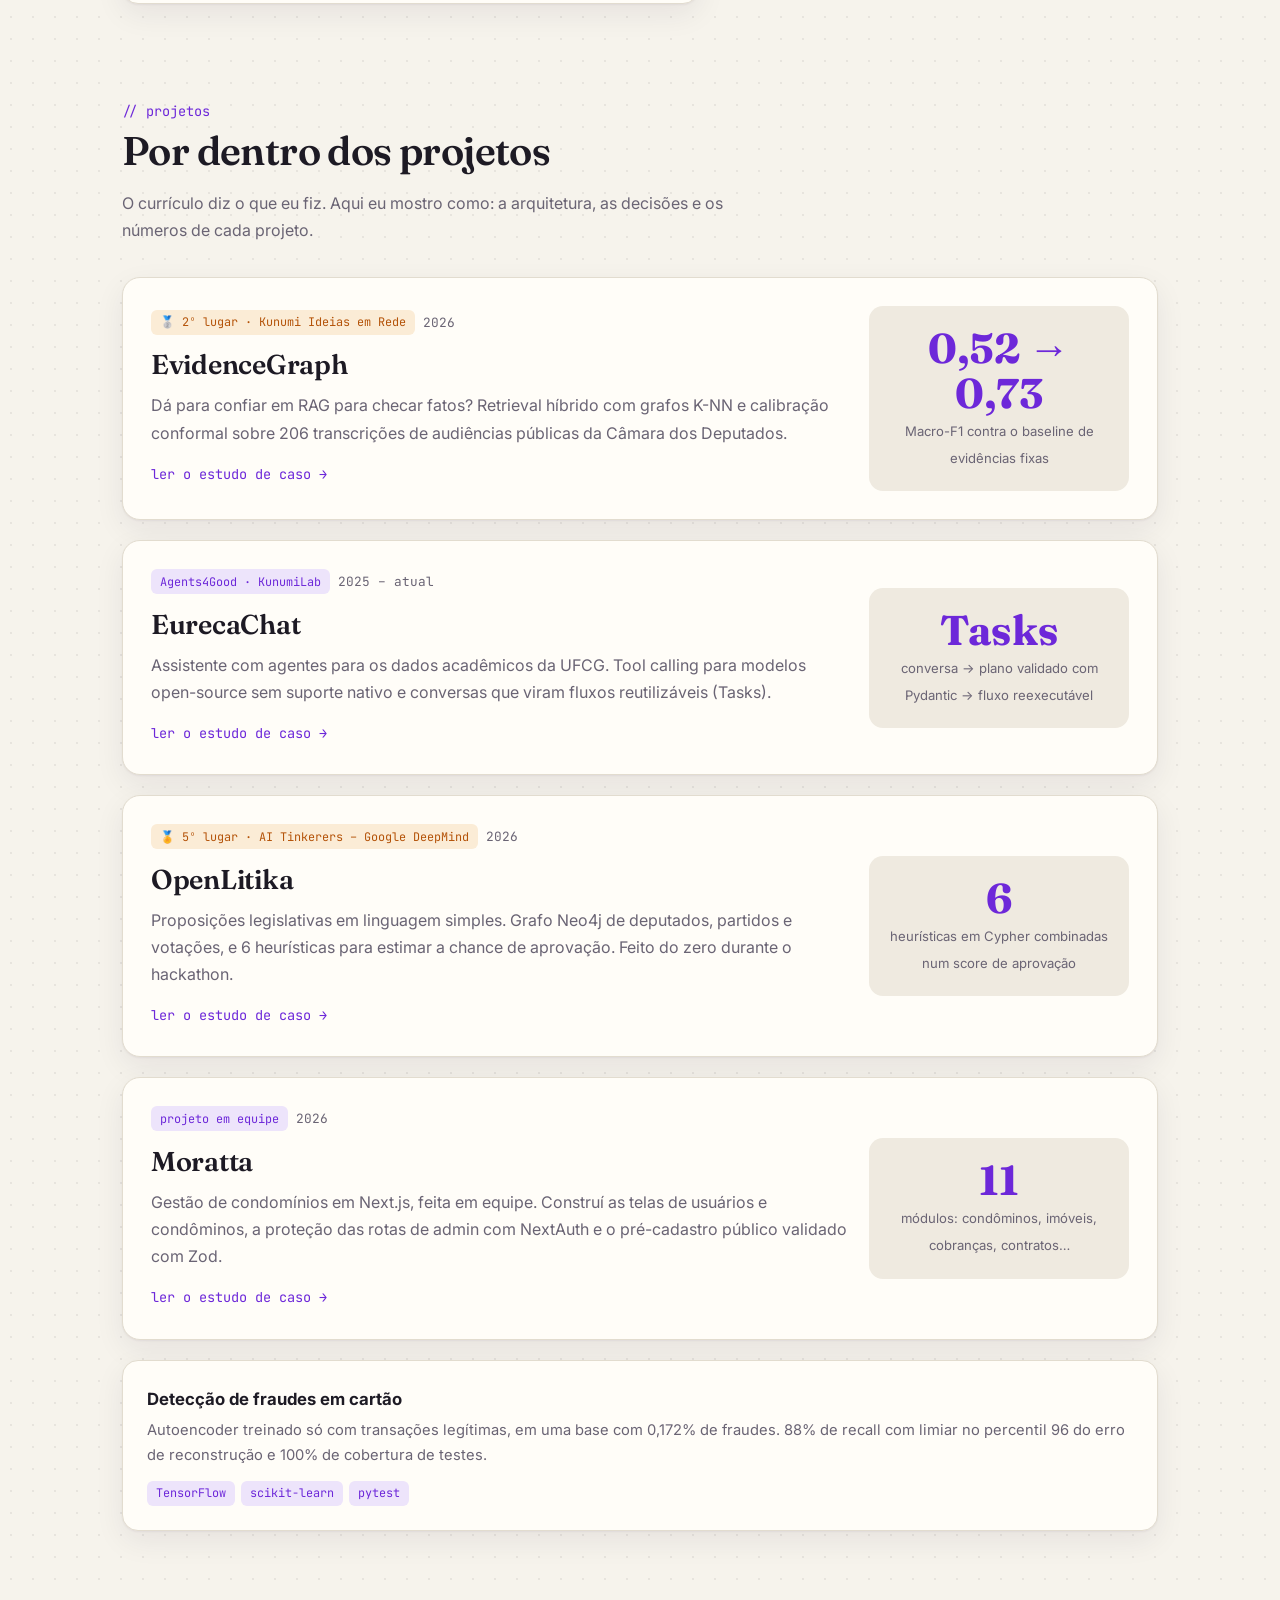
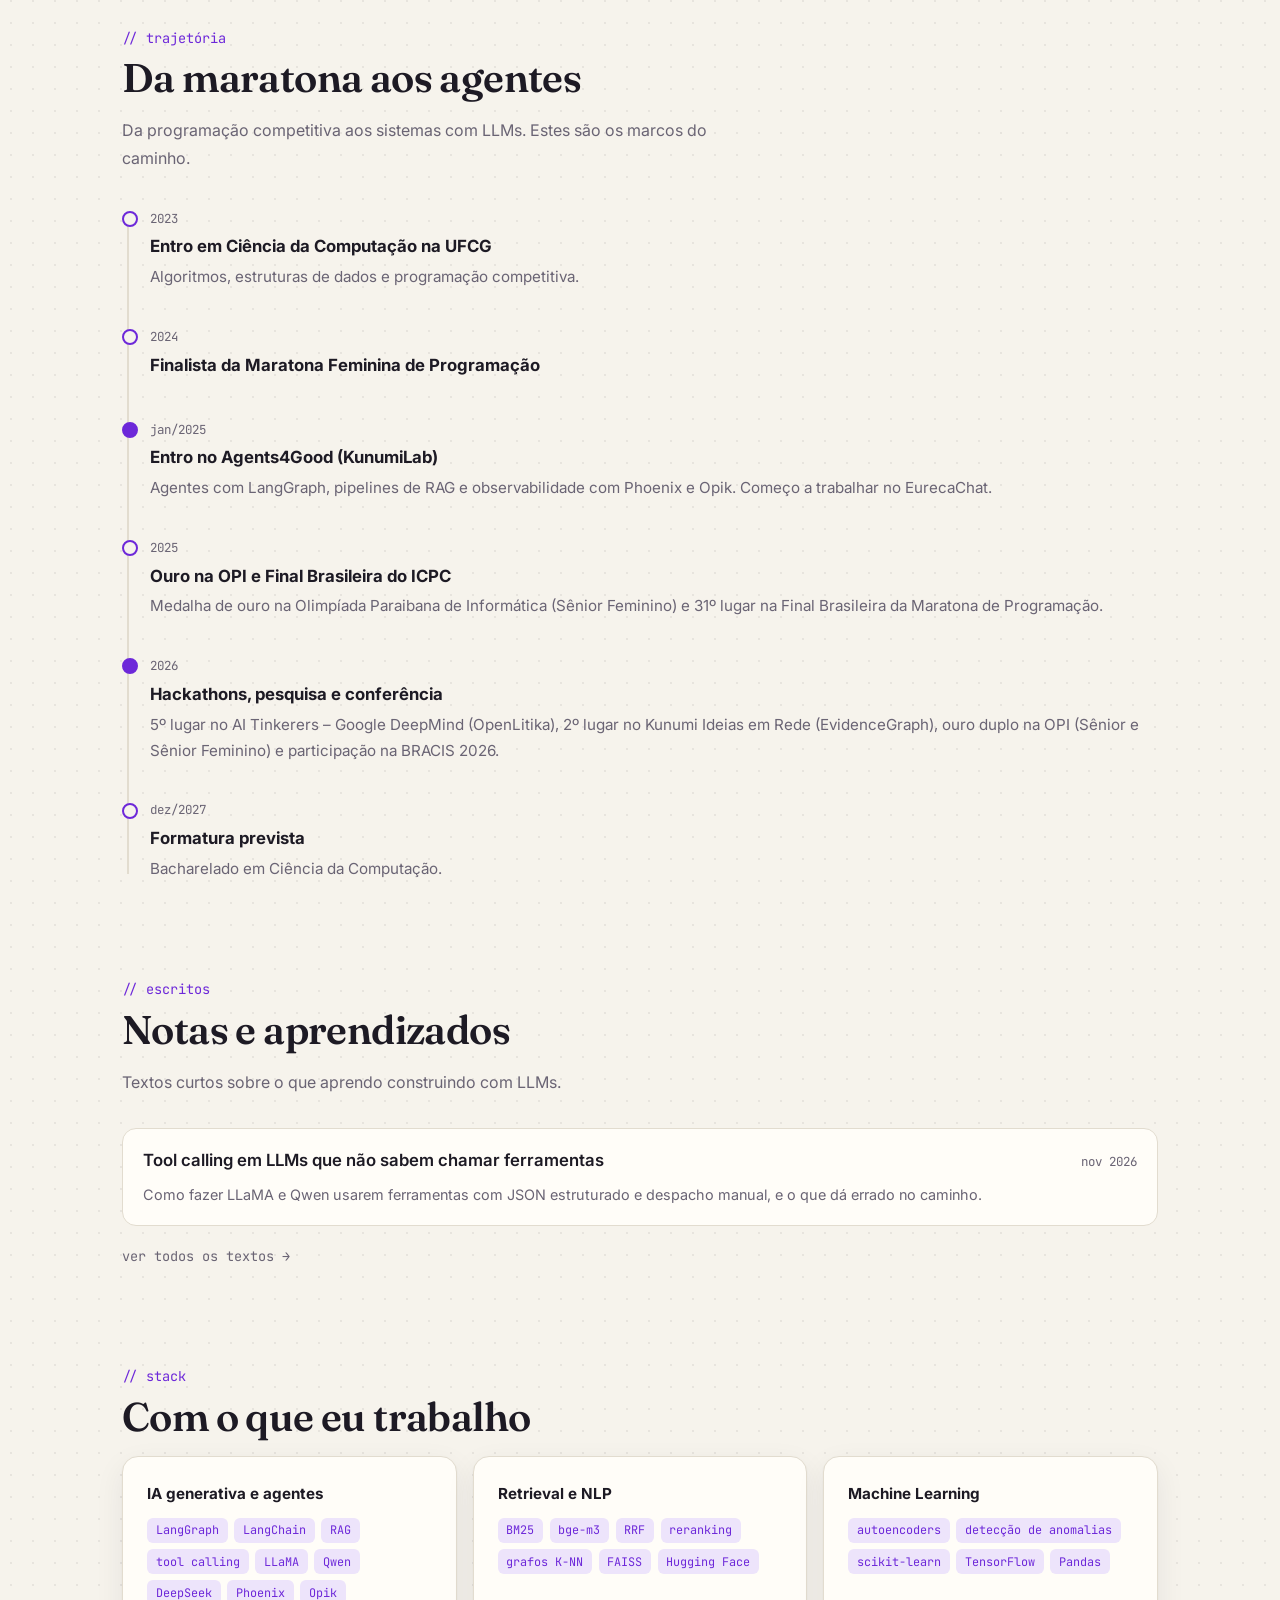
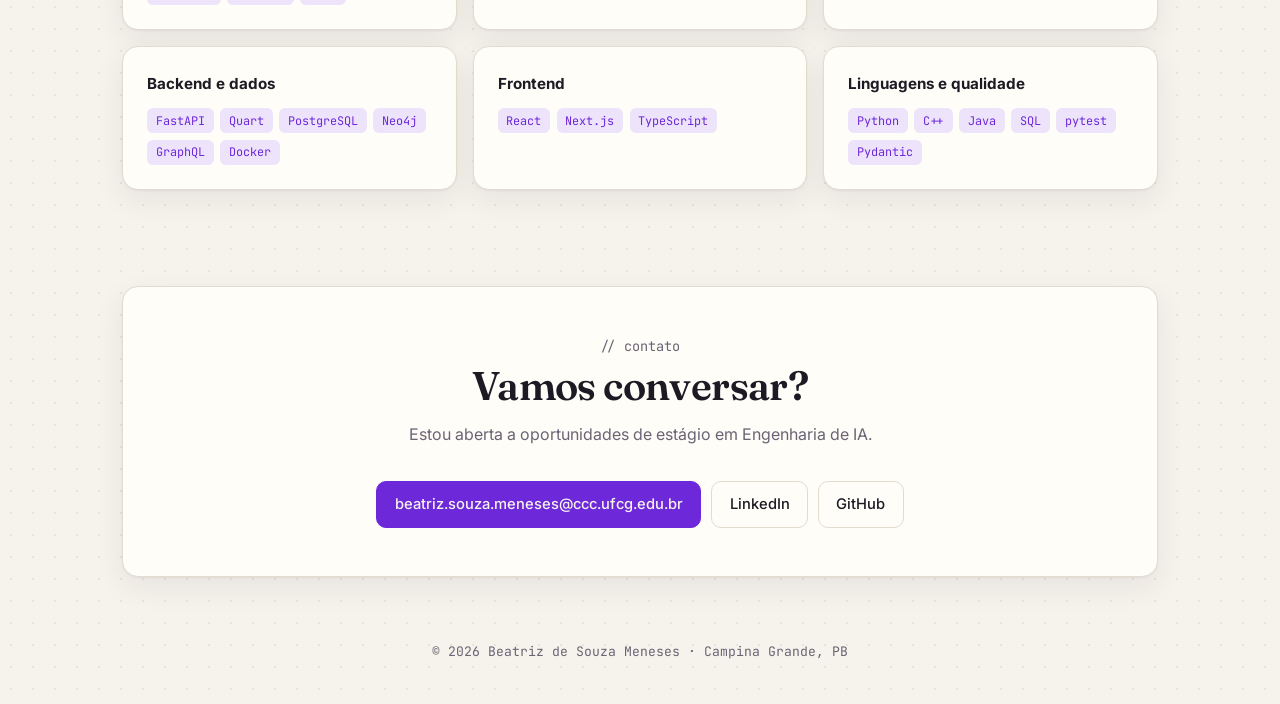
==== commit 2ed1e243: "add homepage" ====
--- a/index.html
+++ b/index.html
@@ -4,240 +4,199 @@
   <meta charset="UTF-8" />
   <meta name="viewport" content="width=device-width, initial-scale=1.0" />
   <title>Beatriz Meneses · AI Engineer</title>
-  <meta name="description" content="Portfólio de Beatriz de Souza Meneses — Engenharia de IA, LLMs, RAG, sistemas multiagentes e recuperação de informação." />
+  <meta name="description" content="Beatriz de Souza Meneses — Engenharia de IA, LLMs, RAG, sistemas multiagentes e recuperação de informação. Projetos, escritos e trajetória." />
   <link rel="preconnect" href="https://fonts.googleapis.com" />
   <link rel="preconnect" href="https://fonts.gstatic.com" crossorigin />
-  <link href="https://fonts.googleapis.com/css2?family=Inter:wght@400;500;600;700;800&family=JetBrains+Mono:wght@400;500&display=swap" rel="stylesheet" />
-  <link rel="stylesheet" href="style.css" />
-  <script>
-    try {
-      const t = localStorage.getItem('theme');
-      if (t) document.documentElement.dataset.theme = t;
-    } catch (e) {}
-  </script>
+  <link href="https://fonts.googleapis.com/css2?family=Fraunces:ital,opsz,wght@0,9..144,500;0,9..144,600;1,9..144,500&family=Inter:wght@400;500;600;700&family=JetBrains+Mono:wght@400;500&display=swap" rel="stylesheet" />
+  <link rel="stylesheet" href="assets/css/style.css" />
+  <script>try { const t = localStorage.getItem('theme'); if (t) document.documentElement.dataset.theme = t; } catch (e) {}</script>
 </head>
 <body>
   <header class="nav">
     <div class="container nav-inner">
-      <a href="#top" class="logo">beatriz<span>.meneses</span></a>
+      <a href="./" class="logo"><span class="prompt">~/</span>beatriz<span class="cursor"></span></a>
       <nav class="nav-links">
-        <a href="#sobre">Sobre</a>
-        <a href="#experiencia">Experiência</a>
+        <a href="#recrutadores" class="hide-sm">Resumo</a>
         <a href="#projetos">Projetos</a>
-        <a href="#premios">Prêmios</a>
-        <a href="#contato">Contato</a>
+        <a href="#trajetoria" class="hide-sm">Trajetória</a>
+        <a href="blog/">Blog</a>
+        <a href="#contato" class="hide-sm">Contato</a>
+        <button class="theme-toggle" id="themeToggle" aria-label="Alternar tema">
+          <svg class="icon-sun" viewBox="0 0 24 24" width="17" height="17" fill="none" stroke="currentColor" stroke-width="2"><circle cx="12" cy="12" r="4"/><path d="M12 2v2M12 20v2M4.9 4.9l1.4 1.4M17.7 17.7l1.4 1.4M2 12h2M20 12h2M4.9 19.1l1.4-1.4M17.7 6.3l1.4-1.4"/></svg>
+          <svg class="icon-moon" viewBox="0 0 24 24" width="17" height="17" fill="none" stroke="currentColor" stroke-width="2"><path d="M21 12.8A9 9 0 1 1 11.2 3a7 7 0 0 0 9.8 9.8z"/></svg>
+        </button>
       </nav>
-      <button class="theme-toggle" id="themeToggle" aria-label="Alternar tema">
-        <svg class="icon-sun" viewBox="0 0 24 24" width="18" height="18" fill="none" stroke="currentColor" stroke-width="2"><circle cx="12" cy="12" r="4"/><path d="M12 2v2M12 20v2M4.9 4.9l1.4 1.4M17.7 17.7l1.4 1.4M2 12h2M20 12h2M4.9 19.1l1.4-1.4M17.7 6.3l1.4-1.4"/></svg>
-        <svg class="icon-moon" viewBox="0 0 24 24" width="18" height="18" fill="none" stroke="currentColor" stroke-width="2"><path d="M21 12.8A9 9 0 1 1 11.2 3a7 7 0 0 0 9.8 9.8z"/></svg>
-      </button>
     </div>
   </header>
 
-  <main id="top">
+  <main>
     <!-- HERO -->
-    <section class="hero container">
-      <div class="hero-text">
-        <p class="eyebrow mono">// AI Engineer · Ciência da Computação @ UFCG</p>
-        <h1>Beatriz de Souza Meneses</h1>
+    <section class="container hero">
+      <div>
+        <p class="hello">olá, mundo — eu sou a</p>
+        <h1>Beatriz Meneses.<br />Construo <em>agentes</em> que procuram antes de responder.</h1>
         <p class="lead">
-          Construo sistemas com <strong>LLMs</strong>: arquiteturas multiagentes, pipelines de
-          <strong>RAG</strong> e recuperação híbrida de informação. Finalista da Maratona de
-          Programação ICPC e premiada no Hackathon AI Tinkerers – Google DeepMind.
+          Engenheira de IA em formação na <strong>UFCG</strong>. Trabalho com <strong>LLMs</strong>, sistemas
+          multiagentes e <strong>recuperação de informação</strong>, e venho da programação competitiva.
+          Aqui estão os projetos explicados por dentro, o que escrevo e o caminho até aqui.
         </p>
-        <div class="hero-meta">
-          <span>📍 Campina Grande, PB</span>
-        </div>
         <div class="hero-actions">
-          <a class="btn btn-primary" href="#projetos">Ver projetos</a>
+          <a class="btn btn-primary" href="#projetos">Ver projetos →</a>
           <a class="btn" href="https://github.com/beatrizSM3" target="_blank" rel="noopener">GitHub</a>
           <a class="btn" href="https://linkedin.com/in/beatriz-de-souza-meneses" target="_blank" rel="noopener">LinkedIn</a>
         </div>
       </div>
-    </section>
-
-    <!-- STATS -->
-    <section class="container stats">
-      <div class="stat"><span class="stat-num">+40%</span><span class="stat-label">Macro-F1 com retrieval híbrido no EvidenceGraph</span></div>
-      <div class="stat"><span class="stat-num">31º</span><span class="stat-label">Final Brasileira da Maratona ICPC 2025</span></div>
-      <div class="stat"><span class="stat-num">5º</span><span class="stat-label">Hackathon AI Tinkerers – Google DeepMind</span></div>
-      <div class="stat"><span class="stat-num">8,74</span><span class="stat-label">CRA na UFCG</span></div>
-    </section>
-
-    <!-- SOBRE -->
-    <section id="sobre" class="container section">
-      <h2 class="section-title"><span class="mono">01.</span> Sobre</h2>
-      <div class="about-grid">
-        <div>
-          <p>
-            Sou estudante de Ciência da Computação na <strong>Universidade Federal de Campina Grande (UFCG)</strong>
-            e desenvolvedora de software com foco em Engenharia de IA e IA Generativa.
-          </p>
-          <p>
-            Desde janeiro de 2025 trabalho no <strong>Agents4Good (KunumiLab)</strong>, construindo sistemas
-            multiagentes com LangGraph, pipelines de Retrieval-Augmented Generation e recuperação híbrida
-            (BM25, busca vetorial densa e reranking neural). Também trabalho com tool calling, LLMs open-source,
-            observabilidade e avaliação de aplicações de IA.
-          </p>
-          <p>
-            Tenho base forte em algoritmos e estruturas de dados, construída na programação competitiva.
-          </p>
-        </div>
-        <div class="card edu">
-          <p class="mono muted">Formação</p>
-          <h3>Bacharelado em Ciência da Computação</h3>
-          <p>UFCG · 2023 – Dez/2027 (previsão)</p>
-          <p class="muted">CRA 8,74/10</p>
-          <p class="muted small">Inteligência Artificial, Engenharia de Software, Sistemas Distribuídos, Algoritmos e Estruturas de Dados, Algoritmos Avançados.</p>
-          <p class="mono muted" style="margin-top:1rem">Idiomas</p>
-          <p>Português — Nativo · Inglês — Avançado</p>
-        </div>
-      </div>
-    </section>
-
-    <!-- EXPERIENCIA -->
-    <section id="experiencia" class="container section">
-      <h2 class="section-title"><span class="mono">02.</span> Experiência</h2>
-      <div class="timeline">
-        <div class="timeline-item">
-          <div class="timeline-head">
-            <div>
-              <h3>Desenvolvedora e Pesquisadora em IA</h3>
-              <p class="accent">Agents4Good · KunumiLab</p>
-            </div>
-            <span class="mono muted">Jan/2025 – Atual</span>
-          </div>
-          <ul>
-            <li>Desenvolvo e integro soluções baseadas em IA generativa e LLMs: arquiteturas multiagentes, ferramentas e componentes de backend.</li>
-            <li>Construo pipelines de RAG que conectam LLMs a dados estruturados (SQL) e não estruturados (documentos e transcrições).</li>
-            <li>Orquestro agentes com LangGraph e LangChain e integro APIs REST externas via tool calling.</li>
-            <li>Monitoro tokens, latência e execução de ferramentas com Phoenix (Arize) e Opik.</li>
-            <li>Atuo em pesquisa aplicada, da implementação à avaliação dos resultados.</li>
+      <div class="terminal" aria-label="Terminal animado com informações sobre Beatriz">
+        <div class="term-bar"><i></i><i></i><i></i><span>beatriz@ufcg: ~</span></div>
+        <div class="term-body" id="termBody"></div>
+      </div>
+    </section>
+
+    <!-- RECRUTADORES -->
+    <section id="recrutadores" class="container section reveal">
+      <p class="kicker">// para recrutadores</p>
+      <h2>Em 30 segundos</h2>
+      <div class="recruiter">
+        <div class="card">
+          <ul class="tldr">
+            <li><span class="label">busco</span><span>Estágio em <strong>Engenharia de IA</strong>: LLMs, agentes, RAG e retrieval.</span></li>
+            <li><span class="label">hoje</span><span>Desenvolvedora e pesquisadora em IA no <strong>Agents4Good (KunumiLab)</strong> desde jan/2025.</span></li>
+            <li><span class="label">faço bem</span><span>Arquiteturas multiagentes com LangGraph, pipelines de RAG, busca híbrida (BM25 + denso + reranking), tool calling, observabilidade de LLMs.</span></li>
+            <li><span class="label">base</span><span>Ciência da Computação na UFCG (CRA 8,74), finalista da Maratona ICPC. Algoritmos e estruturas de dados são a minha base.</span></li>
+            <li><span class="label">stack</span><span>Python, LangGraph, LangChain, PostgreSQL, Neo4j, FastAPI, React/Next.js, Hugging Face.</span></li>
+            <li><span class="label">idiomas</span><span>Português nativo · Inglês avançado</span></li>
           </ul>
+          <div class="recruiter-actions">
+            <a class="btn btn-primary" href="mailto:beatriz.souza.meneses@ccc.ufcg.edu.br">Mandar e-mail</a>
+            <a class="btn" href="cv.pdf" data-cv hidden download>Baixar currículo (PDF)</a>
+            <a class="btn" href="https://linkedin.com/in/beatriz-de-souza-meneses" target="_blank" rel="noopener">LinkedIn</a>
+          </div>
+        </div>
+        <div class="metrics">
+          <div class="metric"><b>+40%</b><span>Macro-F1 na verificação de fatos com retrieval híbrido (0,52 → 0,73)</span></div>
+          <div class="metric"><b>30→66%</b><span>recall da classe INFERRED com retrieval condicionado ao locutor</span></div>
+          <div class="metric"><b>31º</b><span>na Final Brasileira da Maratona de Programação ICPC 2025</span></div>
+          <div class="metric"><b>2º · 5º</b><span>Kunumi Ideias em Rede e AI Tinkerers – Google DeepMind, em 2026</span></div>
         </div>
       </div>
     </section>
 
     <!-- PROJETOS -->
-    <section id="projetos" class="container section">
-      <h2 class="section-title"><span class="mono">03.</span> Projetos em destaque</h2>
-      <div class="projects">
-        <article class="card project featured">
-          <div class="project-top">
-            <span class="mono muted">2025 – Atual</span>
-          </div>
-          <h3>EurecaChat</h3>
-          <p class="subtitle">Assistente multiagente para dados acadêmicos</p>
-          <ul>
-            <li>Arquitetura multiagente com LangGraph, ferramentas Python, APIs REST e agregações SQL que entregam dados consolidados ao LLM — menos contexto, menos alucinação.</li>
-            <li>Tool calling estruturado para LLMs open-source sem suporte nativo (LLaMA, Qwen), com saídas JSON e despacho manual de funções.</li>
-            <li>Recurso de <strong>Tasks</strong>: transforma conversas em fluxos reutilizáveis com planos validados por Pydantic.</li>
-            <li>Histórico de execução em PostgreSQL (JSONB) via callbacks do LangChain; manipulação de XLSX com LibreOffice headless.</li>
-          </ul>
-          <div class="tags"><span>Python</span><span>LangGraph</span><span>LangChain</span><span>PostgreSQL</span><span>Phoenix</span><span>SQL</span></div>
-        </article>
-
-        <article class="card project featured">
-          <div class="project-top">
-            <span class="mono muted">2026</span>
-            <span class="badge">🥈 2º lugar · Kunumi Ideias em Rede</span>
-          </div>
-          <h3>EvidenceGraph</h3>
-          <p class="subtitle">Recuperação de evidências para verificação de fatos</p>
-          <ul>
-            <li>Retrieval híbrido (BM25 + BAAI/bge-m3 + RRF) sobre 206 transcrições de audiências da Câmara dos Deputados.</li>
-            <li>Macro-F1 de <strong>0,52 → 0,73 (+40%)</strong> sobre o baseline de evidências fixas.</li>
-            <li>Expansão de consultas por grafos K-NN e reranking com bge-reranker-v2-m3.</li>
-            <li>Recuperação condicionada ao locutor: recall da classe INFERRED de <strong>30% → 66%</strong> (DeepSeek-V3).</li>
-          </ul>
-          <div class="tags"><span>NLP</span><span>Hugging Face</span><span>BM25</span><span>Embeddings</span><span>RRF</span><span>K-NN</span></div>
-        </article>
-
-        <article class="card project">
-          <div class="project-top">
-            <span class="mono muted">2026</span>
-            <span class="badge">🏅 5º lugar · Google DeepMind</span>
-          </div>
-          <h3>OpenLitika</h3>
-          <p class="subtitle">Assistente de informação legislativa</p>
-          <ul>
-            <li>App de IA generativa sobre a API da Câmara dos Deputados, feita do zero no Hackathon AI Tinkerers.</li>
-            <li>Banco de grafos Neo4j com heurísticas para estimar probabilidade de aprovação de proposições.</li>
-            <li>Agente conversacional com LangGraph + API REST para frontend React.</li>
-          </ul>
-          <div class="tags"><span>Neo4j</span><span>LangGraph</span><span>React</span><span>LLMs</span></div>
-        </article>
-
-        <article class="card project">
-          <div class="project-top">
-            <span class="mono muted">2025</span>
-          </div>
-          <h3>Detecção de Fraudes em Cartão</h3>
-          <p class="subtitle">Machine Learning · detecção de anomalias</p>
-          <ul>
-            <li>Autoencoder assimétrico (32-14-7-7-32) treinado só com transações legítimas — 284.807 transações, 0,172% fraudes.</li>
-            <li>Limiar no percentil 96 do erro de reconstrução: <strong>88% de recall</strong>.</li>
-            <li>Testes com pytest e 100% de cobertura.</li>
-          </ul>
-          <div class="tags"><span>TensorFlow</span><span>scikit-learn</span><span>Pandas</span><span>pytest</span></div>
-        </article>
-
-        <article class="card project">
-          <div class="project-top">
-            <span class="mono muted">2026</span>
-          </div>
-          <h3>Moratta</h3>
-          <p class="subtitle">Sistema de gestão de condomínios</p>
-          <ul>
-            <li>Páginas com Next.js (App Router) integradas a APIs REST para cadastros, finanças e relatórios.</li>
-          </ul>
-          <div class="tags"><span>Next.js</span><span>React</span><span>TypeScript</span></div>
-        </article>
-      </div>
-    </section>
-
-    <!-- PREMIOS -->
-    <section id="premios" class="container section">
-      <h2 class="section-title"><span class="mono">04.</span> Prêmios e competições</h2>
-      <ul class="awards">
-        <li><span class="mono year">2026</span><div><strong>2º lugar</strong> — Hackathon Kunumi Ideias em Rede, com o EvidenceGraph</div></li>
-        <li><span class="mono year">2026</span><div><strong>5º lugar / Menção Honrosa</strong> — Hackathon AI Tinkerers – Google DeepMind, com o OpenLitika</div></li>
-        <li><span class="mono year">2026</span><div><strong>Medalha de Ouro</strong> — Olimpíada Paraibana de Informática (OPI), Sênior e Sênior Feminino</div></li>
-        <li><span class="mono year">2025</span><div><strong>Finalista (31º lugar)</strong> — Final Brasileira da Maratona de Programação (ICPC)</div></li>
-        <li><span class="mono year">2025</span><div><strong>Medalha de Ouro</strong> — OPI, Sênior Feminino</div></li>
-        <li><span class="mono year">2024</span><div><strong>Finalista</strong> — Maratona Feminina de Programação (MFP)</div></li>
-      </ul>
-    </section>
-
-    <!-- HABILIDADES -->
-    <section id="habilidades" class="container section">
-      <h2 class="section-title"><span class="mono">05.</span> Habilidades</h2>
-      <div class="skills">
-        <div class="card"><h4>IA Generativa e LLMs</h4><div class="tags"><span>RAG</span><span>Multiagentes</span><span>Tool calling</span><span>LangGraph</span><span>LangChain</span><span>LLaMA</span><span>Qwen</span><span>DeepSeek</span><span>Phoenix</span><span>Opik</span></div></div>
-        <div class="card"><h4>Recuperação e NLP</h4><div class="tags"><span>Embeddings</span><span>BM25</span><span>Busca híbrida</span><span>RRF</span><span>Reranking</span><span>K-NN</span><span>FAISS</span><span>bge-m3</span></div></div>
-        <div class="card"><h4>Machine Learning</h4><div class="tags"><span>Autoencoders</span><span>Anomalias</span><span>scikit-learn</span><span>Pandas</span><span>TensorFlow</span></div></div>
-        <div class="card"><h4>Linguagens</h4><div class="tags"><span>Python</span><span>TypeScript</span><span>JavaScript</span><span>SQL</span><span>C++</span><span>Java</span></div></div>
-        <div class="card"><h4>Backend, Dados e Web</h4><div class="tags"><span>FastAPI</span><span>Quart</span><span>REST</span><span>GraphQL</span><span>PostgreSQL</span><span>Neo4j</span><span>React</span><span>Next.js</span></div></div>
-        <div class="card"><h4>Ferramentas e Fundamentos</h4><div class="tags"><span>Git</span><span>Docker</span><span>pytest</span><span>Pydantic</span><span>Algoritmos</span><span>Grafos</span><span>Prog. Competitiva</span></div></div>
+    <section id="projetos" class="container section reveal">
+      <p class="kicker">// projetos</p>
+      <h2>Por dentro dos projetos</h2>
+      <p class="section-intro">O currículo diz o que eu fiz. Aqui eu mostro como: a arquitetura, as decisões e os números de cada projeto.</p>
+
+      <div class="project-list">
+        <a class="project-card" href="projetos/evidencegraph.html">
+          <div>
+            <div class="meta"><span class="chip warm">🥈 2º lugar · Kunumi Ideias em Rede</span><span class="muted mono">2026</span></div>
+            <h3>EvidenceGraph</h3>
+            <p>Dá para confiar em RAG para checar fatos? Retrieval híbrido com grafos K-NN e calibração conformal sobre 206 transcrições de audiências públicas da Câmara dos Deputados.</p>
+            <span class="more">ler o estudo de caso →</span>
+          </div>
+          <div class="big-num"><b>0,52 → 0,73</b><span>Macro-F1 contra o baseline de evidências fixas</span></div>
+        </a>
+
+        <a class="project-card" href="projetos/eurecachat.html">
+          <div>
+            <div class="meta"><span class="chip">Agents4Good · KunumiLab</span><span class="muted mono">2025 – atual</span></div>
+            <h3>EurecaChat</h3>
+            <p>Assistente com agentes para os dados acadêmicos da UFCG. Tool calling para modelos open-source sem suporte nativo e conversas que viram fluxos reutilizáveis (Tasks).</p>
+            <span class="more">ler o estudo de caso →</span>
+          </div>
+          <div class="big-num"><b>Tasks</b><span>conversa → plano validado com Pydantic → fluxo reexecutável</span></div>
+        </a>
+
+        <a class="project-card" href="projetos/openlitika.html">
+          <div>
+            <div class="meta"><span class="chip warm">🏅 5º lugar · AI Tinkerers – Google DeepMind</span><span class="muted mono">2026</span></div>
+            <h3>OpenLitika</h3>
+            <p>Proposições legislativas em linguagem simples. Grafo Neo4j de deputados, partidos e votações, e 6 heurísticas para estimar a chance de aprovação. Feito do zero durante o hackathon.</p>
+            <span class="more">ler o estudo de caso →</span>
+          </div>
+          <div class="big-num"><b>6</b><span>heurísticas em Cypher combinadas num score de aprovação</span></div>
+        </a>
+        <a class="project-card" href="projetos/moratta.html">
+          <div>
+            <div class="meta"><span class="chip">projeto em equipe</span><span class="muted mono">2026</span></div>
+            <h3>Moratta</h3>
+            <p>Gestão de condomínios em Next.js, feita em equipe. Construí as telas de usuários e condôminos, a proteção das rotas de admin com NextAuth e o pré-cadastro público validado com Zod.</p>
+            <span class="more">ler o estudo de caso →</span>
+          </div>
+          <div class="big-num"><b>11</b><span>módulos: condôminos, imóveis, cobranças, contratos…</span></div>
+        </a>
+      </div>
+
+      <div class="mini-projects" style="grid-template-columns:1fr">
+        <div class="card">
+          <h4>Detecção de fraudes em cartão</h4>
+          <p>Autoencoder treinado só com transações legítimas, em uma base com 0,172% de fraudes. 88% de recall com limiar no percentil 96 do erro de reconstrução e 100% de cobertura de testes.</p>
+          <div class="chips"><span class="chip">TensorFlow</span><span class="chip">scikit-learn</span><span class="chip">pytest</span></div>
+        </div>
+      </div>
+    </section>
+
+    <!-- TRAJETORIA -->
+    <section id="trajetoria" class="container section reveal">
+      <p class="kicker">// trajetória</p>
+      <h2>Da maratona aos agentes</h2>
+      <p class="section-intro">Da programação competitiva aos sistemas com LLMs. Estes são os marcos do caminho.</p>
+      <div class="journey">
+        <div class="step"><span class="when">2023</span><h4>Entro em Ciência da Computação na UFCG</h4><p>Algoritmos, estruturas de dados e programação competitiva.</p></div>
+        <div class="step"><span class="when">2024</span><h4>Finalista da Maratona Feminina de Programação</h4></div>
+        <div class="step hl"><span class="when">jan/2025</span><h4>Entro no Agents4Good (KunumiLab)</h4><p>Agentes com LangGraph, pipelines de RAG e observabilidade com Phoenix e Opik. Começo a trabalhar no EurecaChat.</p></div>
+        <div class="step"><span class="when">2025</span><h4>Ouro na OPI e Final Brasileira do ICPC</h4><p>Medalha de ouro na Olimpíada Paraibana de Informática (Sênior Feminino) e 31º lugar na Final Brasileira da Maratona de Programação.</p></div>
+        <div class="step hl"><span class="when">2026</span><h4>Hackathons, pesquisa e conferência</h4><p>5º lugar no AI Tinkerers – Google DeepMind (OpenLitika), 2º lugar no Kunumi Ideias em Rede (EvidenceGraph), ouro duplo na OPI (Sênior e Sênior Feminino) e participação na BRACIS 2026.</p></div>
+        <div class="step"><span class="when">dez/2027</span><h4>Formatura prevista</h4><p>Bacharelado em Ciência da Computação.</p></div>
+      </div>
+    </section>
+
+    <!-- BLOG -->
+    <section id="escritos" class="container section reveal">
+      <p class="kicker">// escritos</p>
+      <h2>Notas e aprendizados</h2>
+      <p class="section-intro">Textos curtos sobre o que aprendo construindo com LLMs.</p>
+      <div class="post-list">
+        <a class="post-item" href="blog/tool-calling-sem-suporte-nativo.html">
+          <h3>Tool calling em LLMs que não sabem chamar ferramentas</h3>
+          <time datetime="2026-11-09">nov 2026</time>
+          <p>Como fazer LLaMA e Qwen usarem ferramentas com JSON estruturado e despacho manual, e o que dá errado no caminho.</p>
+        </a>
+      </div>
+      <p style="margin-top:1rem"><a class="back" href="blog/">ver todos os textos →</a></p>
+    </section>
+
+    <!-- STACK -->
+    <section id="stack" class="container section reveal">
+      <p class="kicker">// stack</p>
+      <h2>Com o que eu trabalho</h2>
+      <div class="skills-grid">
+        <div class="card"><h4>IA generativa e agentes</h4><div class="chips"><span class="chip">LangGraph</span><span class="chip">LangChain</span><span class="chip">RAG</span><span class="chip">tool calling</span><span class="chip">LLaMA</span><span class="chip">Qwen</span><span class="chip">DeepSeek</span><span class="chip">Phoenix</span><span class="chip">Opik</span></div></div>
+        <div class="card"><h4>Retrieval e NLP</h4><div class="chips"><span class="chip">BM25</span><span class="chip">bge-m3</span><span class="chip">RRF</span><span class="chip">reranking</span><span class="chip">grafos K-NN</span><span class="chip">FAISS</span><span class="chip">Hugging Face</span></div></div>
+        <div class="card"><h4>Machine Learning</h4><div class="chips"><span class="chip">autoencoders</span><span class="chip">detecção de anomalias</span><span class="chip">scikit-learn</span><span class="chip">TensorFlow</span><span class="chip">Pandas</span></div></div>
+        <div class="card"><h4>Backend e dados</h4><div class="chips"><span class="chip">FastAPI</span><span class="chip">Quart</span><span class="chip">PostgreSQL</span><span class="chip">Neo4j</span><span class="chip">GraphQL</span><span class="chip">Docker</span></div></div>
+        <div class="card"><h4>Frontend</h4><div class="chips"><span class="chip">React</span><span class="chip">Next.js</span><span class="chip">TypeScript</span></div></div>
+        <div class="card"><h4>Linguagens e qualidade</h4><div class="chips"><span class="chip">Python</span><span class="chip">C++</span><span class="chip">Java</span><span class="chip">SQL</span><span class="chip">pytest</span><span class="chip">Pydantic</span></div></div>
       </div>
     </section>
 
     <!-- CONTATO -->
-    <section id="contato" class="container section contact">
-      <h2 class="section-title"><span class="mono">06.</span> Contato</h2>
-      <p class="lead">Aberta a oportunidades de estágio em Engenharia de IA. Vamos conversar?</p>
-      <div class="contact-links">
-        <a class="btn btn-primary" href="mailto:beatriz.souza.meneses@ccc.ufcg.edu.br">beatriz.souza.meneses@ccc.ufcg.edu.br</a>
-        <a class="btn" href="https://linkedin.com/in/beatriz-de-souza-meneses" target="_blank" rel="noopener">LinkedIn</a>
-        <a class="btn" href="https://github.com/beatrizSM3" target="_blank" rel="noopener">GitHub</a>
+    <section id="contato" class="container section reveal">
+      <div class="card contact-box">
+        <p class="kicker">// contato</p>
+        <h2>Vamos conversar?</h2>
+        <p>Estou aberta a oportunidades de estágio em Engenharia de IA.</p>
+        <div class="hero-actions">
+          <a class="btn btn-primary" href="mailto:beatriz.souza.meneses@ccc.ufcg.edu.br">beatriz.souza.meneses@ccc.ufcg.edu.br</a>
+          <a class="btn" href="https://linkedin.com/in/beatriz-de-souza-meneses" target="_blank" rel="noopener">LinkedIn</a>
+          <a class="btn" href="https://github.com/beatrizSM3" target="_blank" rel="noopener">GitHub</a>
+        </div>
       </div>
     </section>
   </main>
 
-  <footer class="container footer">
-    <p class="mono muted">© <span id="year"></span> Beatriz de Souza Meneses</p>
-  </footer>
-
-  <script src="script.js"></script>
+  <footer class="container footer">© <span id="year"></span> Beatriz de Souza Meneses · Campina Grande, PB</footer>
+  <script src="assets/js/main.js"></script>
 </body>
 </html>
--- a/assets/css/style.css
+++ b/assets/css/style.css
@@ -0,0 +1,299 @@
+:root {
+  --bg: #f6f3ec;
+  --surface: #fffdf8;
+  --surface-2: #efeae0;
+  --text: #1d1a24;
+  --muted: #6a6474;
+  --border: #e2dccf;
+  --accent: #6d28d9;
+  --accent-soft: #ede4fb;
+  --warm: #b45309;
+  --warm-soft: #fbecd6;
+  --green: #15803d;
+  --term-bg: #16141c;
+  --term-text: #e9e5f2;
+  --dot: rgba(29, 26, 36, .07);
+  --shadow: 0 1px 2px rgba(30, 20, 50, .05), 0 10px 30px rgba(30, 20, 50, .07);
+}
+@media (prefers-color-scheme: dark) {
+  :root:not([data-theme="light"]) {
+    --bg: #0d0c11;
+    --surface: #15131b;
+    --surface-2: #1c1924;
+    --text: #ece8f4;
+    --muted: #9b95a8;
+    --border: #2a2634;
+    --accent: #b794f6;
+    --accent-soft: #241d36;
+    --warm: #f5b84a;
+    --warm-soft: #2c2213;
+    --green: #7ee0a1;
+    --term-bg: #0a090d;
+    --term-text: #e9e5f2;
+    --dot: rgba(236, 232, 244, .05);
+    --shadow: 0 1px 2px rgba(0, 0, 0, .3), 0 10px 30px rgba(0, 0, 0, .3);
+  }
+}
+:root[data-theme="dark"] {
+  --bg: #0d0c11;
+  --surface: #15131b;
+  --surface-2: #1c1924;
+  --text: #ece8f4;
+  --muted: #9b95a8;
+  --border: #2a2634;
+  --accent: #b794f6;
+  --accent-soft: #241d36;
+  --warm: #f5b84a;
+  --warm-soft: #2c2213;
+  --green: #7ee0a1;
+  --term-bg: #0a090d;
+  --term-text: #e9e5f2;
+  --dot: rgba(236, 232, 244, .05);
+  --shadow: 0 1px 2px rgba(0, 0, 0, .3), 0 10px 30px rgba(0, 0, 0, .3);
+}
+
+* { box-sizing: border-box; margin: 0; padding: 0; }
+html { scroll-behavior: smooth; scroll-padding-top: 80px; }
+body {
+  font-family: 'Inter', system-ui, sans-serif;
+  background-color: var(--bg);
+  background-image: radial-gradient(var(--dot) 1px, transparent 1px);
+  background-size: 22px 22px;
+  color: var(--text);
+  line-height: 1.7;
+  -webkit-font-smoothing: antialiased;
+}
+a { color: inherit; }
+img { max-width: 100%; display: block; }
+[hidden] { display: none !important; }
+::selection { background: var(--accent); color: var(--bg); }
+.mono { font-family: 'JetBrains Mono', monospace; }
+.serif { font-family: 'Fraunces', Georgia, serif; }
+.muted { color: var(--muted); }
+.container { width: 100%; max-width: 1100px; margin: 0 auto; padding: 0 16px; }
+.narrow { max-width: 760px; }
+@media (min-width: 640px) { .container { padding: 0 32px; } }
+
+/* NAV */
+.nav {
+  position: sticky; top: 0; z-index: 50;
+  background: color-mix(in srgb, var(--bg) 82%, transparent);
+  backdrop-filter: blur(12px);
+  border-bottom: 1px solid var(--border);
+}
+.nav-inner { display: flex; align-items: center; justify-content: space-between; height: 64px; gap: 1rem; }
+.logo { font-family: 'JetBrains Mono', monospace; font-weight: 500; text-decoration: none; }
+.logo .prompt { color: var(--green); }
+.logo .cursor { display: inline-block; width: .55em; height: 1.05em; background: var(--accent); vertical-align: -2px; margin-left: 2px; animation: blink 1.1s steps(1) infinite; }
+@keyframes blink { 50% { opacity: 0; } }
+.nav-links { display: flex; gap: 1.25rem; font-size: .9rem; align-items: center; }
+.nav-links a { color: var(--muted); text-decoration: none; }
+.nav-links a:hover, .nav-links a.active { color: var(--accent); }
+.nav-links .hide-sm { display: none; }
+@media (min-width: 760px) { .nav-links .hide-sm { display: inline; } }
+.theme-toggle {
+  background: var(--surface); border: 1px solid var(--border); color: var(--text);
+  width: 36px; height: 36px; border-radius: 10px; cursor: pointer; display: grid; place-items: center; flex-shrink: 0;
+}
+.icon-moon { display: none; }
+:root[data-theme="dark"] .icon-sun { display: none; }
+:root[data-theme="dark"] .icon-moon { display: block; }
+@media (prefers-color-scheme: dark) {
+  :root:not([data-theme="light"]) .icon-sun { display: none; }
+  :root:not([data-theme="light"]) .icon-moon { display: block; }
+}
+
+/* BUTTONS / CHIPS */
+.btn {
+  display: inline-flex; align-items: center; gap: .5rem; padding: .65rem 1.1rem; border-radius: 10px;
+  border: 1px solid var(--border); background: var(--surface); font-weight: 500; font-size: .92rem;
+  text-decoration: none; transition: transform .15s, border-color .15s, background .15s; cursor: pointer;
+}
+.btn:hover { border-color: var(--accent); transform: translateY(-1px); }
+.btn-primary { background: var(--accent); border-color: var(--accent); color: var(--bg); }
+.chip {
+  display: inline-block; font-family: 'JetBrains Mono', monospace; font-size: .74rem;
+  background: var(--accent-soft); color: var(--accent); padding: .15rem .55rem; border-radius: 6px;
+}
+.chip.warm { background: var(--warm-soft); color: var(--warm); }
+.chips { display: flex; flex-wrap: wrap; gap: .4rem; }
+
+/* HERO */
+.hero { display: grid; gap: 3rem; align-items: center; padding-top: 4.5rem; padding-bottom: 2rem; }
+@media (min-width: 900px) { .hero { grid-template-columns: 1.15fr 1fr; padding-top: 6.5rem; } }
+.hello { font-family: 'JetBrains Mono', monospace; color: var(--green); font-size: .9rem; }
+.hero h1 {
+  font-family: 'Fraunces', Georgia, serif; font-weight: 600; letter-spacing: -.02em;
+  font-size: clamp(2.6rem, 7vw, 4.4rem); line-height: 1.02; margin-top: .75rem;
+}
+.hero h1 em { font-style: italic; color: var(--accent); font-weight: 500; }
+.hero .lead { font-size: 1.15rem; color: var(--muted); margin-top: 1.5rem; max-width: 52ch; }
+.hero .lead strong { color: var(--text); font-weight: 600; }
+.hero-actions { display: flex; flex-wrap: wrap; gap: .6rem; margin-top: 2rem; }
+
+.terminal {
+  background: var(--term-bg); color: var(--term-text); border-radius: 14px; overflow: hidden;
+  box-shadow: var(--shadow); border: 1px solid var(--border); font-family: 'JetBrains Mono', monospace; font-size: .82rem;
+}
+.term-bar { display: flex; gap: 6px; padding: .7rem .9rem; background: rgba(255, 255, 255, .04); align-items: center; }
+.term-bar i { width: 11px; height: 11px; border-radius: 50%; background: #3a3644; }
+.term-bar i:nth-child(1) { background: #ff6b6b; } .term-bar i:nth-child(2) { background: #f5b84a; } .term-bar i:nth-child(3) { background: #7ee0a1; }
+.term-bar span { margin-left: .6rem; color: #8a8496; font-size: .75rem; }
+.term-body { padding: 1rem 1.1rem 1.25rem; min-height: 300px; white-space: pre-wrap; line-height: 1.65; }
+.term-body .p { color: #7ee0a1; }
+.term-body .k { color: #b794f6; }
+.term-body .w { color: #f5b84a; }
+.term-body .d { color: #8a8496; }
+.term-body .caret { display: inline-block; width: .55em; height: 1.05em; background: #e9e5f2; vertical-align: -2px; animation: blink 1.1s steps(1) infinite; }
+
+/* SECTIONS */
+.section { padding-top: 6rem; }
+.kicker { font-family: 'JetBrains Mono', monospace; color: var(--accent); font-size: .85rem; }
+.section h2 {
+  font-family: 'Fraunces', Georgia, serif; font-weight: 600; letter-spacing: -.015em;
+  font-size: clamp(1.8rem, 4vw, 2.5rem); line-height: 1.15; margin: .35rem 0 1rem;
+}
+.section-intro { color: var(--muted); max-width: 62ch; margin-bottom: 2rem; }
+.card {
+  background: var(--surface); border: 1px solid var(--border); border-radius: 16px; padding: 1.5rem; box-shadow: var(--shadow);
+}
+
+/* RECRUITER */
+.recruiter { display: grid; gap: 1rem; }
+@media (min-width: 900px) { .recruiter { grid-template-columns: 1.3fr 1fr; } }
+.tldr li { list-style: none; padding: .6rem 0; border-bottom: 1px dashed var(--border); display: grid; grid-template-columns: 7.5rem 1fr; gap: 1rem; }
+.tldr li:last-child { border-bottom: 0; }
+.tldr .label { font-family: 'JetBrains Mono', monospace; font-size: .78rem; color: var(--muted); padding-top: .2rem; }
+@media (max-width: 520px) { .tldr li { grid-template-columns: 1fr; gap: .1rem; } }
+.metrics { display: grid; grid-template-columns: 1fr 1fr; gap: 1rem; align-content: start; }
+.metric { background: var(--surface); border: 1px solid var(--border); border-radius: 14px; padding: 1.1rem; }
+.metric b { display: block; font-family: 'Fraunces', Georgia, serif; font-size: 2rem; line-height: 1.1; color: var(--accent); font-weight: 600; }
+.metric span { font-size: .82rem; color: var(--muted); line-height: 1.4; display: block; margin-top: .3rem; }
+.recruiter-actions { display: flex; flex-wrap: wrap; gap: .6rem; margin-top: 1.25rem; }
+
+/* PROJECT CARDS */
+.project-list { display: grid; gap: 1.25rem; }
+.project-card {
+  display: grid; gap: 1.25rem; text-decoration: none; color: inherit;
+  background: var(--surface); border: 1px solid var(--border); border-radius: 18px; padding: 1.75rem;
+  box-shadow: var(--shadow); transition: transform .2s, border-color .2s;
+}
+@media (min-width: 860px) { .project-card { grid-template-columns: 1fr 260px; align-items: center; } }
+.project-card:hover { transform: translateY(-3px); border-color: var(--accent); }
+.project-card .meta { display: flex; flex-wrap: wrap; gap: .5rem; align-items: center; font-size: .8rem; }
+.project-card h3 { font-family: 'Fraunces', Georgia, serif; font-size: 1.7rem; font-weight: 600; margin: .4rem 0 .3rem; letter-spacing: -.01em; }
+.project-card p { color: var(--muted); }
+.project-card .more { font-family: 'JetBrains Mono', monospace; color: var(--accent); font-size: .85rem; margin-top: 1rem; display: inline-block; }
+.project-card .big-num {
+  background: var(--surface-2); border-radius: 14px; padding: 1.25rem; text-align: center;
+}
+.project-card .big-num b { font-family: 'Fraunces', Georgia, serif; font-size: 2.6rem; color: var(--accent); display: block; line-height: 1.1; }
+.project-card .big-num span { font-size: .82rem; color: var(--muted); }
+.mini-projects { display: grid; gap: 1rem; margin-top: 1.25rem; }
+@media (min-width: 760px) { .mini-projects { grid-template-columns: 1fr 1fr; } }
+.mini-projects .card h4 { font-size: 1.05rem; margin-bottom: .3rem; }
+.mini-projects .card p { color: var(--muted); font-size: .92rem; margin-bottom: .8rem; }
+
+/* JOURNEY */
+.journey { position: relative; padding-left: 1.75rem; }
+.journey::before { content: ''; position: absolute; left: 5px; top: .5rem; bottom: .5rem; width: 2px; background: var(--border); }
+.step { position: relative; padding-bottom: 2rem; }
+.step:last-child { padding-bottom: 0; }
+.step::before {
+  content: ''; position: absolute; left: -1.75rem; top: .45rem; width: 12px; height: 12px; border-radius: 50%;
+  background: var(--bg); border: 2px solid var(--accent);
+}
+.step.hl::before { background: var(--accent); }
+.step .when { font-family: 'JetBrains Mono', monospace; font-size: .78rem; color: var(--muted); }
+.step h4 { font-size: 1.05rem; margin: .1rem 0 .2rem; }
+.step p { color: var(--muted); font-size: .95rem; }
+
+/* POSTS */
+.post-list { display: grid; gap: .75rem; }
+.post-item {
+  display: flex; flex-wrap: wrap; justify-content: space-between; gap: .5rem 1.5rem; align-items: baseline;
+  padding: 1.1rem 1.25rem; border: 1px solid var(--border); border-radius: 14px; background: var(--surface);
+  text-decoration: none; transition: border-color .15s;
+}
+.post-item:hover { border-color: var(--accent); }
+.post-item h3 { font-size: 1.05rem; font-weight: 600; }
+.post-item p { color: var(--muted); font-size: .9rem; width: 100%; }
+.post-item time { font-family: 'JetBrains Mono', monospace; font-size: .78rem; color: var(--muted); }
+
+/* SKILLS */
+.skills-grid { display: grid; gap: 1rem; }
+@media (min-width: 640px) { .skills-grid { grid-template-columns: 1fr 1fr; } }
+@media (min-width: 960px) { .skills-grid { grid-template-columns: repeat(3, 1fr); } }
+.skills-grid h4 { font-size: .95rem; margin-bottom: .7rem; }
+
+/* CONTACT */
+.contact-box { text-align: center; padding: 3rem 1.5rem; }
+.contact-box h2 { margin-bottom: .75rem; }
+.contact-box p { color: var(--muted); max-width: 52ch; margin: 0 auto; }
+.contact-box .hero-actions { justify-content: center; }
+.footer { padding: 4rem 0 2.5rem; text-align: center; font-size: .82rem; color: var(--muted); font-family: 'JetBrains Mono', monospace; }
+
+/* ARTICLE (projetos + blog) */
+.article-head { padding-top: 4rem; padding-bottom: 1rem; }
+.back { font-family: 'JetBrains Mono', monospace; font-size: .85rem; color: var(--muted); text-decoration: none; }
+.back:hover { color: var(--accent); }
+.article-head h1 {
+  font-family: 'Fraunces', Georgia, serif; font-weight: 600; font-size: clamp(2.3rem, 6vw, 3.6rem);
+  letter-spacing: -.02em; line-height: 1.05; margin: 1.25rem 0 .75rem;
+}
+.article-head .tagline { font-size: 1.2rem; color: var(--muted); max-width: 55ch; }
+.article-head .chips { margin-top: 1.25rem; }
+.fact-row { display: grid; gap: 1rem; grid-template-columns: repeat(auto-fit, minmax(150px, 1fr)); margin: 2.5rem 0 0; }
+.prose { padding-bottom: 2rem; }
+.prose h2 {
+  font-family: 'Fraunces', Georgia, serif; font-weight: 600; font-size: 1.7rem; letter-spacing: -.01em;
+  margin: 3.5rem 0 1rem; line-height: 1.2;
+}
+.prose h2 .n { font-family: 'JetBrains Mono', monospace; font-size: .9rem; color: var(--accent); font-weight: 500; margin-right: .5rem; }
+.prose h3 { font-size: 1.1rem; margin: 2rem 0 .5rem; }
+.prose p, .prose ul, .prose ol { margin-bottom: 1rem; }
+.prose ul, .prose ol { padding-left: 1.3rem; }
+.prose li { margin-bottom: .45rem; }
+.prose li::marker { color: var(--accent); }
+.prose a { color: var(--accent); }
+.prose code { font-family: 'JetBrains Mono', monospace; font-size: .86em; background: var(--surface-2); padding: .1rem .35rem; border-radius: 5px; }
+.prose pre {
+  background: var(--term-bg); color: var(--term-text); border-radius: 12px; padding: 1.1rem 1.25rem; overflow-x: auto;
+  font-size: .84rem; line-height: 1.6; margin: 1.25rem 0 1.5rem; border: 1px solid var(--border);
+}
+.prose pre code { background: none; padding: 0; font-size: inherit; color: inherit; }
+.prose pre .c { color: #8a8496; } .prose pre .k { color: #b794f6; } .prose pre .s { color: #7ee0a1; } .prose pre .w { color: #f5b84a; }
+.prose blockquote {
+  border-left: 3px solid var(--warm); background: var(--warm-soft); padding: 1rem 1.25rem; border-radius: 0 12px 12px 0; margin: 1.5rem 0;
+}
+.prose blockquote p:last-child { margin-bottom: 0; }
+.prose table { width: 100%; border-collapse: collapse; margin: 1.25rem 0 1.5rem; font-size: .92rem; display: block; overflow-x: auto; }
+.prose th, .prose td { text-align: left; padding: .6rem .75rem; border-bottom: 1px solid var(--border); vertical-align: top; }
+.prose th { font-family: 'JetBrains Mono', monospace; font-size: .78rem; color: var(--muted); font-weight: 500; }
+.prose td.num { font-family: 'JetBrains Mono', monospace; white-space: nowrap; }
+
+/* Flow diagram */
+.flow { display: flex; flex-direction: column; align-items: stretch; gap: 0; margin: 1.5rem 0 2rem; }
+.flow .node {
+  background: var(--surface); border: 1px solid var(--border); border-radius: 12px; padding: .75rem 1rem;
+  font-size: .92rem; box-shadow: var(--shadow);
+}
+.flow .node b { display: block; font-size: .95rem; }
+.flow .node small { color: var(--muted); font-size: .82rem; }
+.flow .node.hl { border-color: var(--accent); background: var(--accent-soft); }
+.flow .node.warm { border-color: var(--warm); background: var(--warm-soft); }
+.flow .arrow { text-align: center; color: var(--muted); font-family: 'JetBrains Mono', monospace; font-size: .85rem; line-height: 1; padding: .35rem 0; }
+.flow .split { display: grid; gap: .6rem; grid-template-columns: 1fr; }
+@media (min-width: 600px) { .flow .split { grid-template-columns: 1fr 1fr; } .flow .split.three { grid-template-columns: 1fr 1fr 1fr; } }
+
+.next-proj { display: flex; justify-content: space-between; gap: 1rem; flex-wrap: wrap; border-top: 1px solid var(--border); padding-top: 2rem; margin-top: 3rem; }
+.next-proj a { text-decoration: none; color: var(--accent); font-family: 'JetBrains Mono', monospace; font-size: .9rem; }
+
+/* Reveal on scroll */
+.reveal { opacity: 0; transform: translateY(14px); transition: opacity .6s ease, transform .6s ease; }
+.reveal.in { opacity: 1; transform: none; }
+@media (prefers-reduced-motion: reduce) {
+  .reveal { opacity: 1; transform: none; transition: none; }
+  .logo .cursor, .term-body .caret { animation: none; }
+  html { scroll-behavior: auto; }
+}
